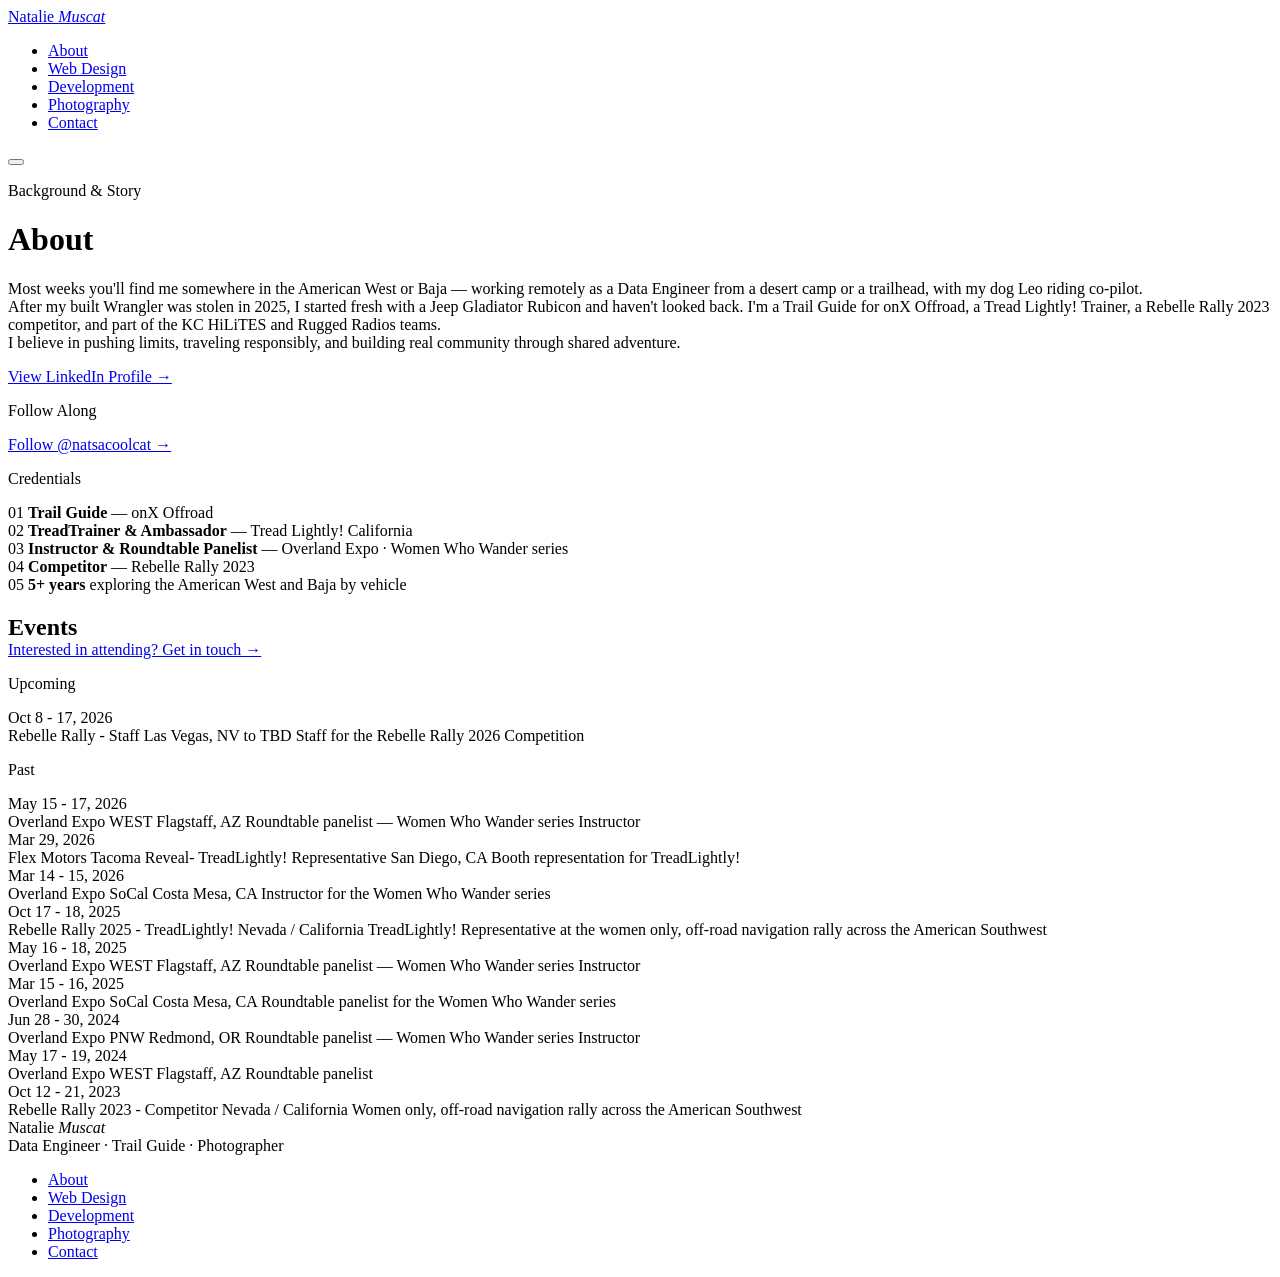
==== about.html @ 760bcd5e "Added Main Files" ====
<!DOCTYPE html>
<html lang="en">

<head>
  <meta charset="UTF-8" />
  <meta name="viewport" content="width=device-width, initial-scale=1.0" />
  <title>About — Natalie Muscat</title>
  <meta name="description"
    content="About Natalie Muscat — Data Engineer, adventure photographer, Trail Guide, Tread Lightly! Trainer, and Overland Expo instructor." />
  <link rel="stylesheet" href="css/style.css" />
</head>

<body>

  <!-- ================================================
       NAV
       ================================================ -->
  <nav class="site-nav" aria-label="Main navigation">
    <a class="nav-logo" href="index.html">Natalie <em>Muscat</em></a>
    <ul class="nav-links" role="list">
      <li><a href="about.html" aria-current="page">About</a></li>
      <li><a href="web-design.html">Web Design</a></li>
      <li><a href="development.html">Development</a></li>
      <li><a href="photography.html">Photography</a></li>
      <li><a href="contact.html">Contact</a></li>
    </ul>
    <button class="nav-burger" aria-label="Open menu" aria-expanded="false">
      <span></span><span></span><span></span>
    </button>
  </nav>

  <main>

    <!-- ================================================
         PAGE HEADER
         ================================================ -->
    <header class="page-header">
      <p class="page-header-eyebrow mono reveal">Background &amp; Story</p>
      <h1 class="page-header-title reveal">About</h1>
    </header>

    <!-- ================================================
         BIO
         ================================================ -->
    <section class="ab-bio reveal" aria-label="Biography">
      <p class="ab-bio-text">
        Most weeks you'll find me somewhere in the American
        West or Baja — working remotely as a Data Engineer
        from a desert camp or a trailhead, with my dog Leo
        riding co-pilot.<br>
        After my built Wrangler was stolen in 2025, I started
        fresh with a Jeep Gladiator Rubicon and haven't looked
        back. I'm a Trail Guide for onX Offroad, a Tread Lightly!
        Trainer, a Rebelle Rally 2023 competitor, and part of the
        KC HiLiTES and Rugged Radios teams.<br>
        I believe in pushing limits, traveling responsibly, and
        building real community through shared adventure.
      </p>

      <!--
        LINKEDIN LINK
        ─────────────
        Replace href="#" below with your LinkedIn profile URL.
        Example: href="https://www.linkedin.com/in/yourname"
      -->
      <a href="https://www.linkedin.com/in/natalie-muscat-6583836b/" class="ab-linkedin" target="_blank" rel="noopener">
        View LinkedIn Profile →
      </a>
    </section>

    <!-- ================================================
         SPLIT — Instagram left, Credentials right
         ================================================ -->
    <div class="or-split">

      <!-- INSTAGRAM
           ══════════════════════════════════════════════
           HOW TO ADD YOUR INSTAGRAM FEED
           ──────────────────────────────
           1. Sign up at https://snapwidget.com (free tier works)
           2. Connect your Instagram account on their platform
              — your password stays on their site, never in this code
           3. Create a widget and copy the embed snippet they give you
           4. Delete the <div class="or-instagram-placeholder"> block below
           5. Paste your SnapWidget snippet inside <div class="or-instagram-embed">

           Your snippet will look something like:
           <script src="https://snapwidget.com/js/snapwidget.js"></script>
           <iframe src="https://snapwidget.com/embed/YOUR-WIDGET-ID"
             class="snapwidget-widget" allowtransparency="true"
             frameborder="0" scrolling="no"
             style="border:none; overflow:hidden; width:100%;"></iframe>
           ══════════════════════════════════════════════ -->

      <div class="or-instagram reveal">
        <p class="or-section-label mono">Follow Along</p>
        <div class="or-instagram-embed">
          <blockquote
            class="instagram-media"
            data-instgrm-captioned
            data-instgrm-permalink="https://www.instagram.com/p/DV4jaEGkulS/"
            data-instgrm-version="14"
            style="width:100%; max-width:100%; margin:0;">
          </blockquote>
        </div>
        <a
          href="https://www.instagram.com/natsacoolcat/"
          target="_blank"
          rel="noopener"
          class="or-insta-link mono"
        >Follow @natsacoolcat →</a>
      </div>



      <!-- CREDENTIALS -->
      <div class="or-creds reveal">
        <p class="or-section-label mono">Credentials</p>

        <div class="or-cred-item">
          <span class="or-cred-num mono">01</span>
          <span class="or-cred-text">
            <strong>Trail Guide</strong> — onX Offroad
          </span>
        </div>

        <div class="or-cred-item">
          <span class="or-cred-num mono">02</span>
          <span class="or-cred-text">
            <strong>TreadTrainer &amp; Ambassador</strong> — Tread Lightly! California
          </span>
        </div>

        <div class="or-cred-item">
          <span class="or-cred-num mono">03</span>
          <span class="or-cred-text">
            <strong>Instructor &amp; Roundtable Panelist</strong> — Overland Expo
            · Women Who Wander series
          </span>
        </div>

        <div class="or-cred-item">
          <span class="or-cred-num mono">04</span>
          <span class="or-cred-text">
            <strong>Competitor</strong> — Rebelle Rally 2023
          </span>
        </div>

        <div class="or-cred-item">
          <span class="or-cred-num mono">05</span>
          <span class="or-cred-text">
            <strong>5+ years</strong> exploring the American West
            and Baja by vehicle
          </span>
        </div>

      </div>
    </div>

    <!-- ================================================
         EVENTS
         ================================================

         HOW TO UPDATE EVENTS
         ─────────────────────
         Upcoming events: copy an .or-event-item block and fill in
         the month, day, name, location, and description.

         Past events: add class="or-event-item past" — this
         automatically mutes the styling so upcoming events
         read as the priority.

         To remove an event: delete its entire .or-event-item block.
    -->
    <section class="or-events reveal" aria-labelledby="events-heading">

      <div class="or-events-header">
        <h2 id="events-heading" class="or-section-label mono" style="margin-bottom:0;">
          Events
        </h2>
        <a href="contact.html" class="or-events-contact">
          Interested in attending? Get in touch →
        </a>
      </div>

      <!-- UPCOMING -->
      <p class="or-events-sublabel mono">Upcoming</p>

      <div class="or-event-item">
        <div class="or-event-date">
          <span class="or-event-month mono">Oct</span>
          <span class="or-event-day">8 - 17, 2026</span>
        </div>
        <div class="or-event-info">
          <span class="or-event-name">Rebelle Rally - Staff</span>
          <span class="or-event-loc mono">Las Vegas, NV to TBD</span>
          <span class="or-event-desc">Staff for the Rebelle Rally 2026 Competition</span>
        </div>
      </div>

      <!-- <div class="or-event-item">
        <div class="or-event-date">
          <span class="or-event-month mono">Sep</span>
          <span class="or-event-day">06</span>
        </div>
        <div class="or-event-info">
          <span class="or-event-name">Tread Lightly! Workshop</span>
          <span class="or-event-loc mono">California</span>
          <span class="or-event-desc">Responsible travel and land access workshop</span>
        </div>
      </div> -->

      <!-- PAST -->
      <p class="or-events-sublabel mono">Past</p>

      <div class="or-event-item past">
        <div class="or-event-date">
          <span class="or-event-month mono">May</span>
          <span class="or-event-day">15 - 17, 2026</span>
        </div>
        <div class="or-event-info">
          <span class="or-event-name">Overland Expo WEST</span>
          <span class="or-event-loc mono">Flagstaff, AZ</span>
          <span class="or-event-desc">Roundtable panelist — Women Who Wander series Instructor</span>
        </div>
      </div>

      <div class="or-event-item past">
        <div class="or-event-date">
          <span class="or-event-month mono">Mar</span>
          <span class="or-event-day">29, 2026</span>
        </div>
        <div class="or-event-info">
          <span class="or-event-name">Flex Motors Tacoma Reveal- TreadLightly! Representative</span>
          <span class="or-event-loc mono">San Diego, CA</span>
          <span class="or-event-desc">Booth representation for TreadLightly!</span>
        </div>
      </div>

      <div class="or-event-item past">
        <div class="or-event-date">
          <span class="or-event-month mono">Mar</span>
          <span class="or-event-day">14 - 15, 2026</span>
        </div>
        <div class="or-event-info">
          <span class="or-event-name">Overland Expo SoCal</span>
          <span class="or-event-loc mono">Costa Mesa, CA</span>
          <span class="or-event-desc">Instructor for the Women Who Wander series</span>
        </div>
      </div>

      <div class="or-event-item past">
        <div class="or-event-date">
          <span class="or-event-month mono">Oct</span>
          <span class="or-event-day">17 - 18, 2025</span>
        </div>
        <div class="or-event-info">
          <span class="or-event-name">Rebelle Rally 2025 - TreadLightly!</span>
          <span class="or-event-loc mono">Nevada / California</span>
          <span class="or-event-desc">TreadLightly! Representative at the women only, off-road navigation rally across the American Southwest</span>
        </div>
      </div>

      <div class="or-event-item past">
        <div class="or-event-date">
          <span class="or-event-month mono">May</span>
          <span class="or-event-day">16 - 18, 2025</span>
        </div>
        <div class="or-event-info">
          <span class="or-event-name">Overland Expo WEST</span>
          <span class="or-event-loc mono">Flagstaff, AZ</span>
          <span class="or-event-desc">Roundtable panelist — Women Who Wander series Instructor</span>
        </div>
      </div>

      <div class="or-event-item past">
        <div class="or-event-date">
          <span class="or-event-month mono">Mar</span>
          <span class="or-event-day">15 - 16, 2025</span>
        </div>
        <div class="or-event-info">
          <span class="or-event-name">Overland Expo SoCal</span>
          <span class="or-event-loc mono">Costa Mesa, CA</span>
          <span class="or-event-desc">Roundtable panelist for the Women Who Wander series</span>
        </div>
      </div>

      <div class="or-event-item past">
        <div class="or-event-date">
          <span class="or-event-month mono">Jun</span>
          <span class="or-event-day">28 - 30, 2024</span>
        </div>
        <div class="or-event-info">
          <span class="or-event-name">Overland Expo PNW</span>
          <span class="or-event-loc mono">Redmond, OR</span>
          <span class="or-event-desc">Roundtable panelist — Women Who Wander series Instructor</span>
        </div>
      </div>

      <div class="or-event-item past">
        <div class="or-event-date">
          <span class="or-event-month mono">May</span>
          <span class="or-event-day">17 - 19, 2024</span>
        </div>
        <div class="or-event-info">
          <span class="or-event-name">Overland Expo WEST</span>
          <span class="or-event-loc mono">Flagstaff, AZ</span>
          <span class="or-event-desc">Roundtable panelist</span>
        </div>
      </div>

      <div class="or-event-item past">
        <div class="or-event-date">
          <span class="or-event-month mono">Oct</span>
          <span class="or-event-day">12 - 21, 2023</span>
        </div>
        <div class="or-event-info">
          <span class="or-event-name">Rebelle Rally 2023 - Competitor</span>
          <span class="or-event-loc mono">Nevada / California</span>
          <span class="or-event-desc">Women only, off-road navigation rally across the American Southwest</span>
        </div>
      </div>

    </section>

  </main>

  <!-- ================================================
       FOOTER
       ================================================ -->
  <footer class="site-footer">
    <div>
      <div class="footer-logo">Natalie <em>Muscat</em></div>
      <div class="footer-sub mono">Data Engineer · Trail Guide · Photographer</div>
    </div>
    <nav aria-label="Footer navigation">
      <ul class="footer-links" role="list">
        <li><a href="about.html">About</a></li>
        <li><a href="web-design.html">Web Design</a></li>
        <li><a href="development.html">Development</a></li>
        <li><a href="photography.html">Photography</a></li>
        <li><a href="contact.html">Contact</a></li>
      </ul>
    </nav>
  </footer>

  <script src="js/main.js"></script>
</body>

</html>
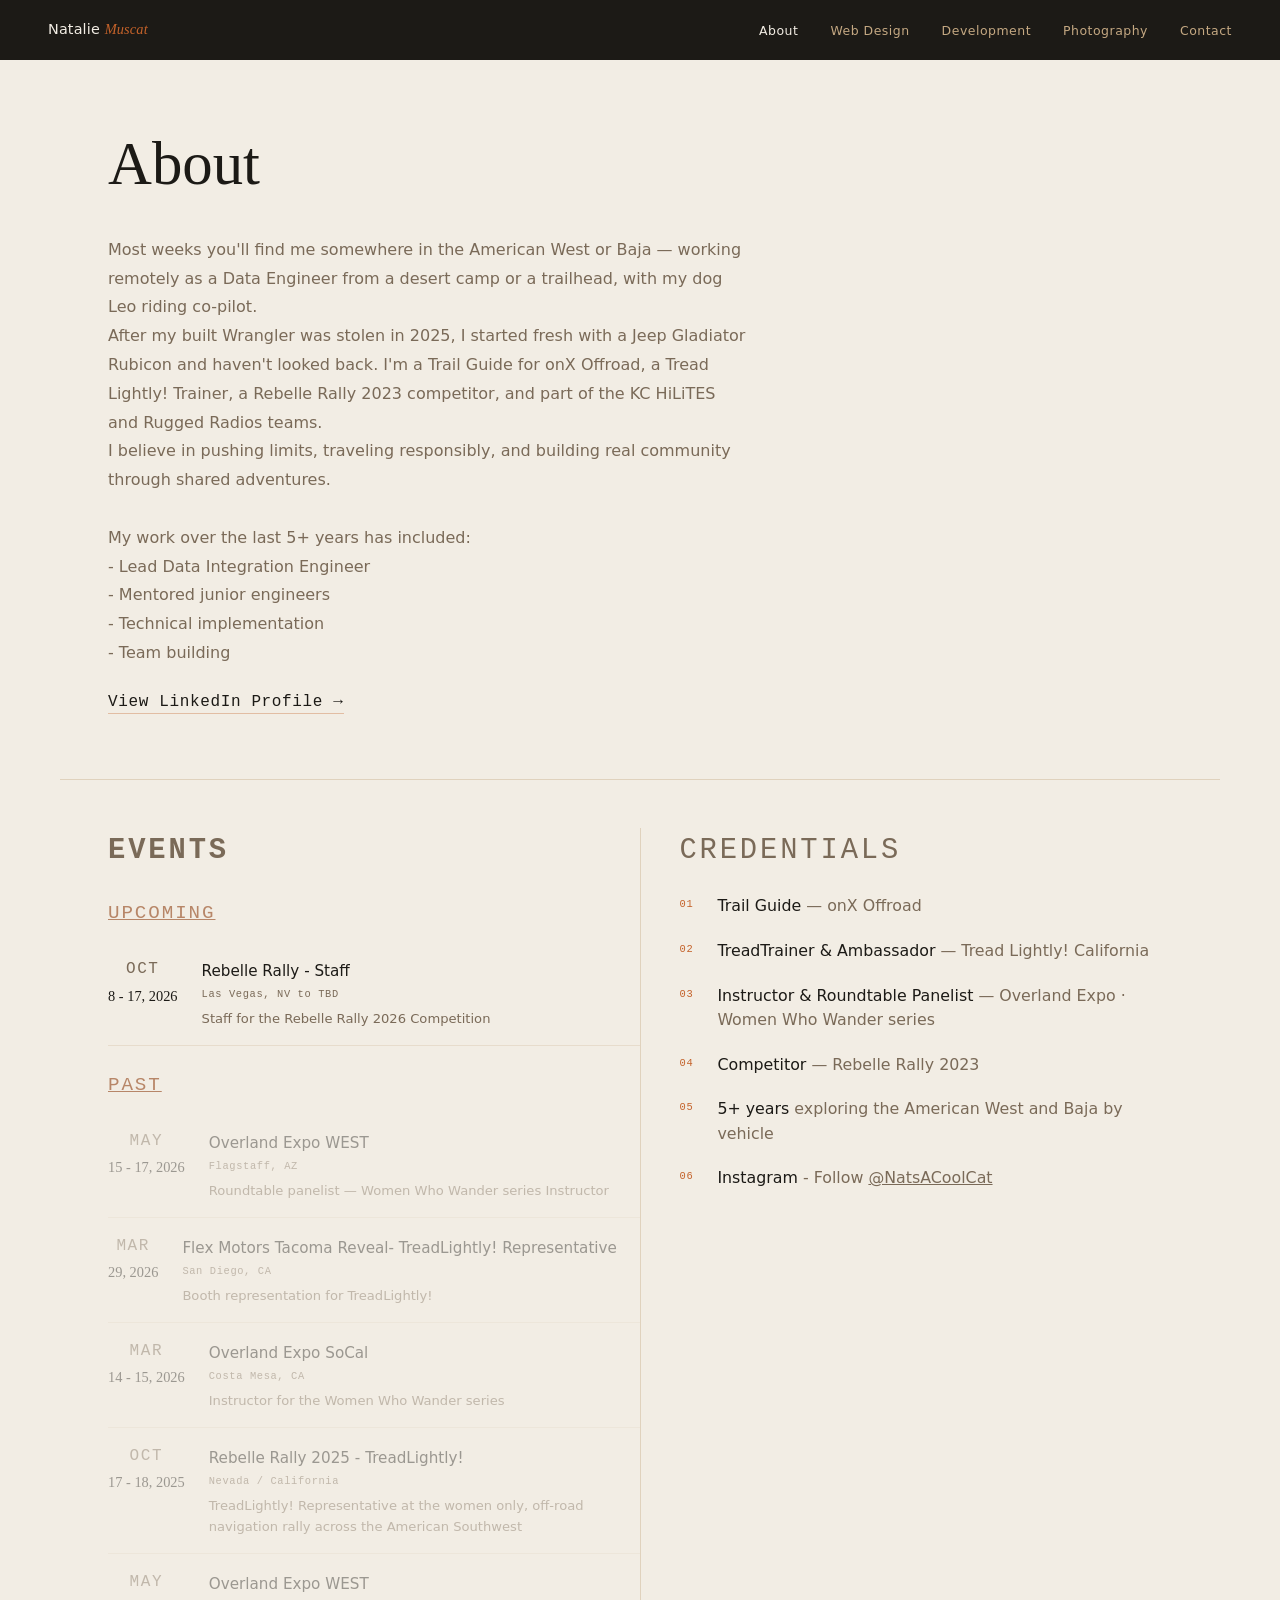
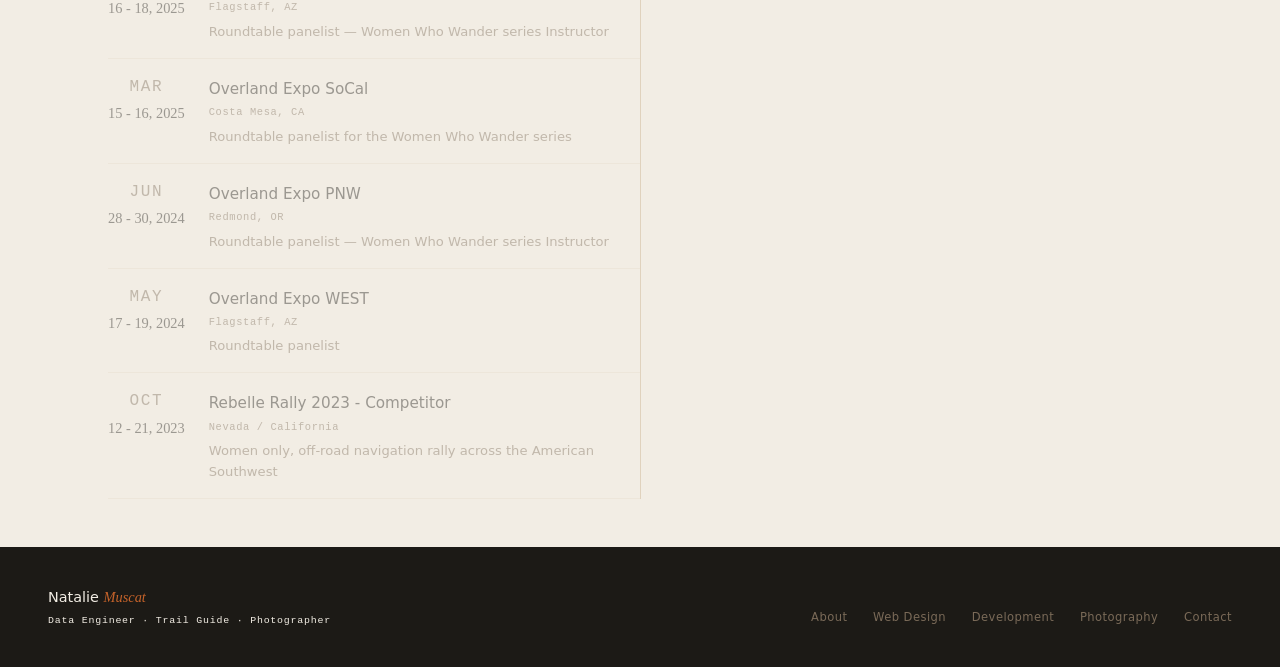
==== commit 8fb6918d: "Major updates to css and small paragraph changes" ====
--- a/about.html
+++ b/about.html
@@ -35,7 +35,7 @@
          PAGE HEADER
          ================================================ -->
     <header class="page-header">
-      <p class="page-header-eyebrow mono reveal">Background &amp; Story</p>
+      <p class="page-header-eyebrow mono reveal"></p>
       <h1 class="page-header-title reveal">About</h1>
     </header>
 
@@ -54,63 +54,179 @@
         Trainer, a Rebelle Rally 2023 competitor, and part of the
         KC HiLiTES and Rugged Radios teams.<br>
         I believe in pushing limits, traveling responsibly, and
-        building real community through shared adventure.
+        building real community through shared adventures.
+        <br><br>
+
+        My work over the last 5+ years has included:<br>
+        - Lead Data Integration Engineer<br>
+        - Mentored junior engineers<br>
+        - Technical implementation<br>
+        - Team building
+
+
       </p>
 
-      <!--
-        LINKEDIN LINK
-        ─────────────
-        Replace href="#" below with your LinkedIn profile URL.
-        Example: href="https://www.linkedin.com/in/yourname"
-      -->
+
       <a href="https://www.linkedin.com/in/natalie-muscat-6583836b/" class="ab-linkedin" target="_blank" rel="noopener">
         View LinkedIn Profile →
       </a>
     </section>
 
     <!-- ================================================
-         SPLIT — Instagram left, Credentials right
+         SPLIT — Events left, Credentials right
          ================================================ -->
     <div class="or-split">
 
-      <!-- INSTAGRAM
-           ══════════════════════════════════════════════
-           HOW TO ADD YOUR INSTAGRAM FEED
-           ──────────────────────────────
-           1. Sign up at https://snapwidget.com (free tier works)
-           2. Connect your Instagram account on their platform
-              — your password stays on their site, never in this code
-           3. Create a widget and copy the embed snippet they give you
-           4. Delete the <div class="or-instagram-placeholder"> block below
-           5. Paste your SnapWidget snippet inside <div class="or-instagram-embed">
-
-           Your snippet will look something like:
-           <script src="https://snapwidget.com/js/snapwidget.js"></script>
-           <iframe src="https://snapwidget.com/embed/YOUR-WIDGET-ID"
-             class="snapwidget-widget" allowtransparency="true"
-             frameborder="0" scrolling="no"
-             style="border:none; overflow:hidden; width:100%;"></iframe>
-           ══════════════════════════════════════════════ -->
-
-      <div class="or-instagram reveal">
-        <p class="or-section-label mono">Follow Along</p>
-        <div class="or-instagram-embed">
-          <blockquote
-            class="instagram-media"
-            data-instgrm-captioned
-            data-instgrm-permalink="https://www.instagram.com/p/DV4jaEGkulS/"
-            data-instgrm-version="14"
-            style="width:100%; max-width:100%; margin:0;">
-          </blockquote>
-        </div>
-        <a
-          href="https://www.instagram.com/natsacoolcat/"
-          target="_blank"
-          rel="noopener"
-          class="or-insta-link mono"
-        >Follow @natsacoolcat →</a>
-      </div>
-
+      <!-- ================================================
+          EVENTS
+          ================================================ -->
+      <section class="or-events reveal" aria-labelledby="events-heading">
+
+        <div class="or-events-header">
+          <h2 id="events-heading" class="or-section-label mono" style="margin-bottom:0;">
+            Events
+          </h2>
+        </div>
+
+        <!-- UPCOMING -->
+        <p class="or-events-sublabel mono">Upcoming</p>
+
+        <div class="or-event-item">
+          <div class="or-event-date">
+            <span class="or-event-month mono">Oct</span>
+            <span class="or-event-day">8 - 17, 2026</span>
+          </div>
+          <div class="or-event-info">
+            <span class="or-event-name">Rebelle Rally - Staff</span>
+            <span class="or-event-loc mono">Las Vegas, NV to TBD</span>
+            <span class="or-event-desc">Staff for the Rebelle Rally 2026 Competition</span>
+          </div>
+        </div>
+
+        <!-- <div class="or-event-item">
+          <div class="or-event-date">
+            <span class="or-event-month mono">Sep</span>
+            <span class="or-event-day">06</span>
+          </div>
+          <div class="or-event-info">
+            <span class="or-event-name">Tread Lightly! Workshop</span>
+            <span class="or-event-loc mono">California</span>
+            <span class="or-event-desc">Responsible travel and land access workshop</span>
+          </div>
+        </div> -->
+
+        <!-- PAST -->
+        <p class="or-events-sublabel mono">Past</p>
+
+        <div class="or-event-item past">
+          <div class="or-event-date">
+            <span class="or-event-month mono">May</span>
+            <span class="or-event-day">15 - 17, 2026</span>
+          </div>
+          <div class="or-event-info">
+            <span class="or-event-name">Overland Expo WEST</span>
+            <span class="or-event-loc mono">Flagstaff, AZ</span>
+            <span class="or-event-desc">Roundtable panelist — Women Who Wander series Instructor</span>
+          </div>
+        </div>
+
+        <div class="or-event-item past">
+          <div class="or-event-date">
+            <span class="or-event-month mono">Mar</span>
+            <span class="or-event-day">29, 2026</span>
+          </div>
+          <div class="or-event-info">
+            <span class="or-event-name">Flex Motors Tacoma Reveal- TreadLightly! Representative</span>
+            <span class="or-event-loc mono">San Diego, CA</span>
+            <span class="or-event-desc">Booth representation for TreadLightly!</span>
+          </div>
+        </div>
+
+        <div class="or-event-item past">
+          <div class="or-event-date">
+            <span class="or-event-month mono">Mar</span>
+            <span class="or-event-day">14 - 15, 2026</span>
+          </div>
+          <div class="or-event-info">
+            <span class="or-event-name">Overland Expo SoCal</span>
+            <span class="or-event-loc mono">Costa Mesa, CA</span>
+            <span class="or-event-desc">Instructor for the Women Who Wander series</span>
+          </div>
+        </div>
+
+        <div class="or-event-item past">
+          <div class="or-event-date">
+            <span class="or-event-month mono">Oct</span>
+            <span class="or-event-day">17 - 18, 2025</span>
+          </div>
+          <div class="or-event-info">
+            <span class="or-event-name">Rebelle Rally 2025 - TreadLightly!</span>
+            <span class="or-event-loc mono">Nevada / California</span>
+            <span class="or-event-desc">TreadLightly! Representative at the women only, off-road navigation rally across the American Southwest</span>
+          </div>
+        </div>
+
+        <div class="or-event-item past">
+          <div class="or-event-date">
+            <span class="or-event-month mono">May</span>
+            <span class="or-event-day">16 - 18, 2025</span>
+          </div>
+          <div class="or-event-info">
+            <span class="or-event-name">Overland Expo WEST</span>
+            <span class="or-event-loc mono">Flagstaff, AZ</span>
+            <span class="or-event-desc">Roundtable panelist — Women Who Wander series Instructor</span>
+          </div>
+        </div>
+
+        <div class="or-event-item past">
+          <div class="or-event-date">
+            <span class="or-event-month mono">Mar</span>
+            <span class="or-event-day">15 - 16, 2025</span>
+          </div>
+          <div class="or-event-info">
+            <span class="or-event-name">Overland Expo SoCal</span>
+            <span class="or-event-loc mono">Costa Mesa, CA</span>
+            <span class="or-event-desc">Roundtable panelist for the Women Who Wander series</span>
+          </div>
+        </div>
+
+        <div class="or-event-item past">
+          <div class="or-event-date">
+            <span class="or-event-month mono">Jun</span>
+            <span class="or-event-day">28 - 30, 2024</span>
+          </div>
+          <div class="or-event-info">
+            <span class="or-event-name">Overland Expo PNW</span>
+            <span class="or-event-loc mono">Redmond, OR</span>
+            <span class="or-event-desc">Roundtable panelist — Women Who Wander series Instructor</span>
+          </div>
+        </div>
+
+        <div class="or-event-item past">
+          <div class="or-event-date">
+            <span class="or-event-month mono">May</span>
+            <span class="or-event-day">17 - 19, 2024</span>
+          </div>
+          <div class="or-event-info">
+            <span class="or-event-name">Overland Expo WEST</span>
+            <span class="or-event-loc mono">Flagstaff, AZ</span>
+            <span class="or-event-desc">Roundtable panelist</span>
+          </div>
+        </div>
+
+        <div class="or-event-item past">
+          <div class="or-event-date">
+            <span class="or-event-month mono">Oct</span>
+            <span class="or-event-day">12 - 21, 2023</span>
+          </div>
+          <div class="or-event-info">
+            <span class="or-event-name">Rebelle Rally 2023 - Competitor</span>
+            <span class="or-event-loc mono">Nevada / California</span>
+            <span class="or-event-desc">Women only, off-road navigation rally across the American Southwest</span>
+          </div>
+        </div>
+
+      </section>
 
 
       <!-- CREDENTIALS -->
@@ -154,174 +270,18 @@
           </span>
         </div>
 
+        <div class="or-cred-item">
+          <span class="or-cred-num mono">06</span>
+          <span class="or-cred-text">
+            <strong>Instagram</strong> - Follow <a href="https://www.instagram.com/natsacoolcat/">@NatsACoolCat</a>
+          </span>
+        </div>
+
       </div>
+    
+
+      
     </div>
-
-    <!-- ================================================
-         EVENTS
-         ================================================
-
-         HOW TO UPDATE EVENTS
-         ─────────────────────
-         Upcoming events: copy an .or-event-item block and fill in
-         the month, day, name, location, and description.
-
-         Past events: add class="or-event-item past" — this
-         automatically mutes the styling so upcoming events
-         read as the priority.
-
-         To remove an event: delete its entire .or-event-item block.
-    -->
-    <section class="or-events reveal" aria-labelledby="events-heading">
-
-      <div class="or-events-header">
-        <h2 id="events-heading" class="or-section-label mono" style="margin-bottom:0;">
-          Events
-        </h2>
-        <a href="contact.html" class="or-events-contact">
-          Interested in attending? Get in touch →
-        </a>
-      </div>
-
-      <!-- UPCOMING -->
-      <p class="or-events-sublabel mono">Upcoming</p>
-
-      <div class="or-event-item">
-        <div class="or-event-date">
-          <span class="or-event-month mono">Oct</span>
-          <span class="or-event-day">8 - 17, 2026</span>
-        </div>
-        <div class="or-event-info">
-          <span class="or-event-name">Rebelle Rally - Staff</span>
-          <span class="or-event-loc mono">Las Vegas, NV to TBD</span>
-          <span class="or-event-desc">Staff for the Rebelle Rally 2026 Competition</span>
-        </div>
-      </div>
-
-      <!-- <div class="or-event-item">
-        <div class="or-event-date">
-          <span class="or-event-month mono">Sep</span>
-          <span class="or-event-day">06</span>
-        </div>
-        <div class="or-event-info">
-          <span class="or-event-name">Tread Lightly! Workshop</span>
-          <span class="or-event-loc mono">California</span>
-          <span class="or-event-desc">Responsible travel and land access workshop</span>
-        </div>
-      </div> -->
-
-      <!-- PAST -->
-      <p class="or-events-sublabel mono">Past</p>
-
-      <div class="or-event-item past">
-        <div class="or-event-date">
-          <span class="or-event-month mono">May</span>
-          <span class="or-event-day">15 - 17, 2026</span>
-        </div>
-        <div class="or-event-info">
-          <span class="or-event-name">Overland Expo WEST</span>
-          <span class="or-event-loc mono">Flagstaff, AZ</span>
-          <span class="or-event-desc">Roundtable panelist — Women Who Wander series Instructor</span>
-        </div>
-      </div>
-
-      <div class="or-event-item past">
-        <div class="or-event-date">
-          <span class="or-event-month mono">Mar</span>
-          <span class="or-event-day">29, 2026</span>
-        </div>
-        <div class="or-event-info">
-          <span class="or-event-name">Flex Motors Tacoma Reveal- TreadLightly! Representative</span>
-          <span class="or-event-loc mono">San Diego, CA</span>
-          <span class="or-event-desc">Booth representation for TreadLightly!</span>
-        </div>
-      </div>
-
-      <div class="or-event-item past">
-        <div class="or-event-date">
-          <span class="or-event-month mono">Mar</span>
-          <span class="or-event-day">14 - 15, 2026</span>
-        </div>
-        <div class="or-event-info">
-          <span class="or-event-name">Overland Expo SoCal</span>
-          <span class="or-event-loc mono">Costa Mesa, CA</span>
-          <span class="or-event-desc">Instructor for the Women Who Wander series</span>
-        </div>
-      </div>
-
-      <div class="or-event-item past">
-        <div class="or-event-date">
-          <span class="or-event-month mono">Oct</span>
-          <span class="or-event-day">17 - 18, 2025</span>
-        </div>
-        <div class="or-event-info">
-          <span class="or-event-name">Rebelle Rally 2025 - TreadLightly!</span>
-          <span class="or-event-loc mono">Nevada / California</span>
-          <span class="or-event-desc">TreadLightly! Representative at the women only, off-road navigation rally across the American Southwest</span>
-        </div>
-      </div>
-
-      <div class="or-event-item past">
-        <div class="or-event-date">
-          <span class="or-event-month mono">May</span>
-          <span class="or-event-day">16 - 18, 2025</span>
-        </div>
-        <div class="or-event-info">
-          <span class="or-event-name">Overland Expo WEST</span>
-          <span class="or-event-loc mono">Flagstaff, AZ</span>
-          <span class="or-event-desc">Roundtable panelist — Women Who Wander series Instructor</span>
-        </div>
-      </div>
-
-      <div class="or-event-item past">
-        <div class="or-event-date">
-          <span class="or-event-month mono">Mar</span>
-          <span class="or-event-day">15 - 16, 2025</span>
-        </div>
-        <div class="or-event-info">
-          <span class="or-event-name">Overland Expo SoCal</span>
-          <span class="or-event-loc mono">Costa Mesa, CA</span>
-          <span class="or-event-desc">Roundtable panelist for the Women Who Wander series</span>
-        </div>
-      </div>
-
-      <div class="or-event-item past">
-        <div class="or-event-date">
-          <span class="or-event-month mono">Jun</span>
-          <span class="or-event-day">28 - 30, 2024</span>
-        </div>
-        <div class="or-event-info">
-          <span class="or-event-name">Overland Expo PNW</span>
-          <span class="or-event-loc mono">Redmond, OR</span>
-          <span class="or-event-desc">Roundtable panelist — Women Who Wander series Instructor</span>
-        </div>
-      </div>
-
-      <div class="or-event-item past">
-        <div class="or-event-date">
-          <span class="or-event-month mono">May</span>
-          <span class="or-event-day">17 - 19, 2024</span>
-        </div>
-        <div class="or-event-info">
-          <span class="or-event-name">Overland Expo WEST</span>
-          <span class="or-event-loc mono">Flagstaff, AZ</span>
-          <span class="or-event-desc">Roundtable panelist</span>
-        </div>
-      </div>
-
-      <div class="or-event-item past">
-        <div class="or-event-date">
-          <span class="or-event-month mono">Oct</span>
-          <span class="or-event-day">12 - 21, 2023</span>
-        </div>
-        <div class="or-event-info">
-          <span class="or-event-name">Rebelle Rally 2023 - Competitor</span>
-          <span class="or-event-loc mono">Nevada / California</span>
-          <span class="or-event-desc">Women only, off-road navigation rally across the American Southwest</span>
-        </div>
-      </div>
-
-    </section>
 
   </main>
 
--- a/css/style.css
+++ b/css/style.css
@@ -0,0 +1,848 @@
+/* ============================================================
+   NATALIE MUSCAT — style.css
+   ============================================================
+   Fonts loaded via Google Fonts (add to <head> if not present):
+   Playfair Display — headings / display
+   DM Sans         — body
+   DM Mono         — labels / metadata
+
+   <link rel="preconnect" href="https://fonts.googleapis.com">
+   <link rel="preconnect" href="https://fonts.gstatic.com" crossorigin>
+   <link href="https://fonts.googleapis.com/css2?family=DM+Mono:ital,wght@0,300;0,400;0,500;1,300;1,400;1,500&family=DM+Sans:ital,opsz,wght@0,9..40,300;0,9..40,400;0,9..40,500;1,9..40,300;1,9..40,400;1,9..40,500&family=Playfair+Display:ital,wght@0,400;0,500;1,400;1,500&display=swap" rel="stylesheet">
+   ============================================================ */
+
+
+/* ── TOKENS ─────────────────────────────────────────────── */
+
+:root {
+  --dark:    #1C1A16;
+  --cream:   #F2EDE4;
+  --ember:   #C4622A;
+  --sand:    #C4A882;
+  --stone:   #7A6A58;
+  --dark_ember: #914316;
+
+  --font-display: 'Playfair Display', Georgia, serif;
+  --font-body:    'DM Sans', system-ui, sans-serif;
+  --font-mono:    'DM Mono', 'Courier New', monospace;
+
+  --max-w: 1160px;
+  --gutter: clamp(1.25rem, 5vw, 3rem);
+}
+
+
+/* ── RESET ───────────────────────────────────────────────── */
+
+*, *::before, *::after { box-sizing: border-box; margin: 0; padding: 0; }
+
+html { scroll-behavior: smooth; }
+
+body {
+  font-family: var(--font-body);
+  background: var(--cream);
+  color: var(--stone);
+  line-height: 1.6;
+  -webkit-font-smoothing: antialiased;
+}
+
+img { display: block; max-width: 100%; height: auto; }
+
+a { color: inherit; }
+
+.mono { font-family: var(--font-mono); }
+
+
+/* ── NAV ─────────────────────────────────────────────────── */
+
+.site-nav {
+  position: sticky;
+  top: 0;
+  z-index: 100;
+  display: flex;
+  align-items: center;
+  justify-content: space-between;
+  gap: 2rem;
+  padding: 0 var(--gutter);
+  height: 60px;
+  background: var(--dark);
+}
+
+.nav-logo {
+  font-family: var(--font-body);
+  font-size: 0.9rem;
+  font-weight: 400;
+  color: var(--cream);
+  text-decoration: none;
+  white-space: nowrap;
+  letter-spacing: 0.01em;
+}
+
+.nav-logo em {
+  font-family: var(--font-display);
+  font-style: italic;
+  color: var(--ember);
+}
+
+.nav-links {
+  display: flex;
+  gap: clamp(1rem, 3vw, 2rem);
+  list-style: none;
+  align-items: center;
+}
+
+.nav-links a {
+  font-size: 0.78rem;
+  color: var(--sand);
+  text-decoration: none;
+  letter-spacing: 0.04em;
+  transition: color 0.2s;
+}
+
+.nav-links a:hover,
+.nav-links a[aria-current="page"] {
+  color: var(--cream);
+}
+
+/* Burger — hidden on desktop */
+.nav-burger {
+  display: none;
+  flex-direction: column;
+  gap: 5px;
+  background: none;
+  border: none;
+  cursor: pointer;
+  padding: 4px;
+}
+
+.nav-burger span {
+  display: block;
+  width: 22px;
+  height: 1.5px;
+  background: var(--cream);
+  transition: transform 0.25s, opacity 0.25s;
+}
+
+/* Open state */
+.nav-burger[aria-expanded="true"] span:nth-child(1) { transform: translateY(6.5px) rotate(45deg); }
+.nav-burger[aria-expanded="true"] span:nth-child(2) { opacity: 0; }
+.nav-burger[aria-expanded="true"] span:nth-child(3) { transform: translateY(-6.5px) rotate(-45deg); }
+
+/* Mobile drawer */
+@media (max-width: 680px) {
+  .nav-burger { display: flex; }
+
+  .nav-links {
+    display: none;
+    position: absolute;
+    top: 60px;
+    left: 0;
+    right: 0;
+    flex-direction: column;
+    align-items: flex-start;
+    gap: 0;
+    background: var(--dark);
+    padding: 0.5rem 0 1rem;
+    z-index: 99;
+  }
+
+  .nav-links.is-open { display: flex; }
+
+  .nav-links li { width: 100%; }
+
+  .nav-links a {
+    display: block;
+    padding: 0.65rem var(--gutter);
+    font-size: 0.85rem;
+  }
+}
+
+
+/* ── REVEAL ANIMATIONS ───────────────────────────────────── */
+
+.reveal {
+  opacity: 0;
+  transform: translateY(18px);
+  transition: opacity 0.55s ease, transform 0.55s ease;
+}
+
+.reveal.is-visible { opacity: 1; transform: none; }
+
+.reveal-delay-1 { transition-delay: 0.1s; }
+.reveal-delay-2 { transition-delay: 0.2s; }
+.reveal-delay-3 { transition-delay: 0.3s; }
+
+
+/* ── PAGE HEADER (shared across inner pages) ─────────────── */
+
+.page-header {
+  padding: clamp(2.5rem, 6vw, 4rem) var(--gutter) clamp(1.5rem, 4vw, 2.5rem);
+  max-width: var(--max-w);
+  margin: 0 auto;
+}
+
+.page-header-eyebrow {
+  font-size: 0.68rem;
+  letter-spacing: 0.1em;
+  color: var(--stone);
+  text-transform: uppercase;
+  margin-bottom: 0.5rem;
+}
+
+.page-header-title {
+  font-family: var(--font-display);
+  font-size: clamp(2.4rem, 6vw, 3.8rem);
+  font-weight: 400;
+  color: var(--dark);
+  line-height: 1.05;
+}
+
+
+/* ── HERO ────────────────────────────────────────────────── */
+
+.hero {
+  display: grid;
+  grid-template-columns: 1fr 1fr;
+  min-height: calc(100vh - 60px);
+  max-width: var(--max-w);
+  margin: 0 auto;
+  padding: var(--gutter);
+  gap: var(--gutter);
+  align-items: center;
+}
+
+.hero-text { max-width: 520px; }
+
+.hero-eyebrow {
+  font-size: 0.68rem;
+  letter-spacing: 0.1em;
+  color: var(--stone);
+  text-transform: uppercase;
+  margin-bottom: 1.25rem;
+}
+
+.hero-name {
+  font-family: var(--font-display);
+  font-size: clamp(3rem, 7vw, 5.5rem);
+  font-weight: 400;
+  color: var(--dark);
+  line-height: 1;
+  margin-bottom: 1.75rem;
+}
+
+.hero-name em {
+  display: block;
+  font-style: italic;
+  color: var(--ember);
+}
+
+.hero-bio {
+  font-size: clamp(0.9rem, 1.5vw, 1rem);
+  color: var(--stone);
+  line-height: 1.75;
+  margin-bottom: 2rem;
+}
+
+.hero-bio strong { color: var(--dark); font-weight: 500; }
+
+.hero-ctas { display: flex; gap: 1rem; flex-wrap: wrap; }
+
+.btn {
+  display: inline-block;
+  font-family: var(--font-mono);
+  font-size: 0.75rem;
+  letter-spacing: 0.06em;
+  padding: 0.75rem 1.5rem;
+  text-decoration: none;
+  transition: background 0.2s, color 0.2s, border-color 0.2s;
+}
+
+.btn-primary {
+  background: var(--ember);
+  color: var(--cream);
+  border: 1px solid var(--ember);
+}
+
+.btn-primary:hover {
+  background: #a8501f;
+  border-color: #a8501f;
+}
+
+.btn-ghost {
+  background: transparent;
+  color: var(--dark);
+  border: 1px solid var(--dark);
+}
+
+.btn-ghost:hover {
+  background: var(--dark);
+  color: var(--cream);
+}
+
+/* Hero photo */
+.hero-photo {
+  position: relative;
+  height: clamp(420px, 70vh, 680px);
+}
+
+.hero-photo-img {
+  width: 100%;
+  height: 100%;
+  object-fit: cover;
+  object-position: center top;
+}
+
+.hero-photo-overlay {
+  position: absolute;
+  inset: 0;
+  background: linear-gradient(to bottom, transparent 60%, var(--cream) 100%);
+  z-index: 1;
+  pointer-events: none;
+}
+
+@media (max-width: 768px) {
+  .hero {
+    grid-template-columns: 1fr;
+    min-height: auto;
+    padding-top: 2.5rem;
+  }
+
+  .hero-photo { order: -1; height: 55vw; min-height: 260px; }
+}
+
+
+/* ── THREE COLUMNS (homepage) ────────────────────────────── */
+
+.columns {
+  display: grid;
+  grid-template-columns: repeat(3, 1fr);
+  gap: 0;
+  max-width: var(--max-w);
+  margin: 0 auto;
+  border-top: 1px solid color-mix(in srgb, var(--sand) 40%, transparent);
+}
+
+.col {
+  padding: clamp(2rem, 4vw, 3rem) var(--gutter);
+  border-right: 1px solid color-mix(in srgb, var(--sand) 40%, transparent);
+}
+
+.col:last-child { border-right: none; }
+
+.col-num {
+  font-size: 0.65rem;
+  letter-spacing: 0.3em;
+  color: var(--ember);
+  display: block;
+  margin-bottom: 1rem;
+}
+
+.col-title {
+  font-family: var(--font-display);
+  font-size: 1.5rem;
+  font-weight: 400;
+  color: var(--dark);
+  margin-bottom: 0.75rem;
+}
+
+.col-desc {
+  font-size: 2 rem;
+  color: var(--stone);
+  line-height: 1.7;
+  margin-bottom: 1.25rem;
+}
+
+.col-link {
+  font-family: var(--font-mono);
+  font-size: 0.72rem;
+  color: var(--ember);
+  text-decoration: none;
+  letter-spacing: 0.04em;
+}
+
+.col-link:hover { text-decoration: underline; }
+
+@media (max-width: 680px) {
+  .columns { grid-template-columns: 1fr; }
+  .col { border-right: none; border-top: 1px solid color-mix(in srgb, var(--sand) 40%, transparent); }
+  .col:first-child { border-top: 1px solid color-mix(in srgb, var(--sand) 40%, transparent); }
+}
+
+
+/* ── PHOTOGRAPHY — MASONRY ───────────────────────────────── */
+
+.masonry {
+  columns: 3;
+  column-gap: 12px;
+  padding: 0 var(--gutter) clamp(3rem, 6vw, 5rem);
+  max-width: var(--max-w);
+  margin: 0 auto;
+}
+
+.masonry-item {
+  break-inside: avoid;
+  margin-bottom: 12px;
+}
+
+.masonry-item img {
+  width: 100%;
+  height: auto;
+  display: block;
+}
+
+.masonry-placeholder {
+  background: color-mix(in srgb, var(--dark) 6%, transparent);
+  display: flex;
+  flex-direction: column;
+  align-items: center;
+  justify-content: center;
+  gap: 0.4rem;
+  font-size: 0.65rem;
+  color: color-mix(in srgb, var(--stone) 50%, transparent);
+  letter-spacing: 0.06em;
+  min-height: 160px;
+}
+
+.masonry-placeholder img {
+  width: 100%;
+  height: 100%;
+  object-fit: cover;
+}
+
+@media (max-width: 680px) {
+  .masonry { columns: 2; }
+}
+
+@media (max-width: 400px) {
+  .masonry { columns: 1; }
+}
+
+
+/* ── WEB DESIGN & DEVELOPMENT — PROJECTS ────────────────── */
+
+.wd-project {
+  display: grid;
+  grid-template-columns: 1fr 1fr;
+  gap: 0;
+  max-width: var(--max-w);
+  margin: 0 auto;
+  padding: clamp(2.5rem, 5vw, 4rem) var(--gutter);
+  border-top: 1px solid color-mix(in srgb, var(--sand) 40%, transparent);
+  align-items: center;
+}
+
+/* Alternate: odd projects — info left, thumb right (default) */
+/* Even projects — thumb left, info right */
+.wd-project:nth-child(even) .wd-project-info { order: 2; padding-left: clamp(1.5rem, 3vw, 3rem); padding-right: 0; }
+.wd-project:nth-child(even) .wd-project-thumb { order: 1; }
+
+.wd-project-info {
+  padding-right: clamp(1.5rem, 3vw, 3rem);
+  display: flex;
+  flex-direction: column;
+  gap: 0.85rem;
+}
+
+.wd-project-tag {
+  font-size: 0.65rem;
+  letter-spacing: 0.08em;
+  color: var(--stone);
+}
+
+.wd-project-title {
+  font-family: var(--font-display);
+  font-size: clamp(1.6rem, 3vw, 2.2rem);
+  font-weight: 400;
+  color: var(--dark);
+  line-height: 1.15;
+}
+
+.wd-project-desc {
+  font-size: 0.9rem;
+  color: var(--stone);
+  line-height: 1.75;
+}
+
+.wd-project-link {
+  font-family: var(--font-mono);
+  font-size: 0.72rem;
+  color: var(--ember);
+  text-decoration: none;
+  letter-spacing: 0.04em;
+  align-self: flex-start;
+}
+
+a.wd-project-link:hover { text-decoration: underline; }
+
+.wd-project-thumb {
+  aspect-ratio: 16 / 10;
+  background: color-mix(in srgb, var(--dark) 6%, transparent);
+  display: flex;
+  align-items: center;
+  justify-content: center;
+  overflow: hidden;
+}
+
+.wd-project-thumb img {
+  width: 100%;
+  height: 100%;
+  object-fit: cover;
+}
+
+.wd-thumb-placeholder {
+  font-size: 0.65rem;
+  color: color-mix(in srgb, var(--stone) 45%, transparent);
+  letter-spacing: 0.06em;
+}
+
+/* Development — status badge */
+.dev-status {
+  font-size: 0.68rem;
+  letter-spacing: 0.06em;
+  color: var(--ember);
+  align-self: flex-start;
+}
+
+/* Closing line */
+.wd-closing {
+  max-width: var(--max-w);
+  margin: 0 auto;
+  padding: clamp(2rem, 4vw, 3rem) var(--gutter) clamp(3rem, 6vw, 5rem);
+  border-top: 1px solid color-mix(in srgb, var(--sand) 40%, transparent);
+}
+
+.wd-closing p {
+  font-size: 0.9rem;
+  color: var(--stone);
+  margin-bottom: 0.75rem;
+}
+
+.wd-closing-link {
+  font-family: var(--font-mono);
+  font-size: 0.72rem;
+  color: var(--ember);
+  text-decoration: none;
+  letter-spacing: 0.04em;
+}
+
+.wd-closing-link:hover { text-decoration: underline; }
+
+@media (max-width: 680px) {
+  .wd-project {
+    grid-template-columns: 1fr;
+    gap: 1.5rem;
+  }
+
+  .wd-project:nth-child(even) .wd-project-info { order: 2; padding-left: 0; }
+  .wd-project:nth-child(even) .wd-project-thumb { order: 1; }
+
+  .wd-project-info { padding-right: 0; }
+
+  .wd-project-thumb { aspect-ratio: 16 / 9; }
+}
+
+
+/* ── ABOUT — BIO ─────────────────────────────────────────── */
+
+.ab-bio {
+  max-width: var(--max-w);
+  margin: 0 auto;
+  padding: 0 var(--gutter) clamp(2.5rem, 5vw, 4rem);
+}
+
+.ab-bio-text {
+  max-width: 640px;
+  font-size: clamp(0.9rem, 1.5vw, 1rem);
+  color: var(--stone);
+  line-height: 1.8;
+  margin-bottom: 1.25rem;
+}
+
+/*
+  LINKEDIN LINK
+  ─────────────
+  To update: change href="#" in about.html to your LinkedIn URL.
+*/
+.ab-linkedin {
+  font-family: var(--font-mono);
+  font-size: 1.0 rem;
+  color: var(--dark);
+  text-decoration: none;
+  letter-spacing: 0.04em;
+  border-bottom: 1px solid color-mix(in srgb, var(--ember) 35%, transparent);
+  padding-bottom: 2px;
+  transition: border-color 0.2s;
+}
+
+.ab-linkedin:hover {
+  border-color: var(--ember);
+}
+
+
+/* ── OFFROAD / ABOUT — SPLIT + CREDENTIALS + EVENTS ─────── */
+
+.or-split {
+  display: grid;
+  grid-template-columns: 1fr 1fr;
+  gap: 0;
+  max-width: var(--max-w);
+  margin: 0 auto;
+  padding: clamp(2rem, 4vw, 3rem) var(--gutter);
+  border-top: 1px solid color-mix(in srgb, var(--sand) 40%, transparent);
+
+}
+
+.or-section-label {
+  font-size: 1.8rem;
+  letter-spacing: 0.1em;
+  color: var(--stone);
+  text-transform: uppercase;
+  margin-bottom: 1.25rem;
+  display: block;
+}
+
+/* Credentials */
+.or-creds { 
+  padding-left: clamp(1.5rem, 3vw, 3rem); 
+  border-left: 1px solid color-mix(in srgb, var(--sand) 40%, transparent); }
+
+.or-cred-item {
+  display: flex;
+  gap: 1rem;
+  align-items: flex-start;
+  margin-bottom: 1.25rem;
+}
+
+.or-cred-num {
+  font-size: 0.65rem;
+  color: var(--ember);
+  letter-spacing: 0.08em;
+  min-width: 22px;
+  padding-top: 2px;
+}
+
+.or-cred-text {
+  font-size: 0.99rem;
+  color: var(--stone);
+  line-height: 1.55;
+}
+
+.or-cred-text strong { color: var(--dark); font-weight: 500; }
+
+@media (max-width: 680px) {
+  .or-split { grid-template-columns: 1fr; gap: 2.5rem; }
+  .or-creds { padding-left: 0; border-left: none; border-top: 1px solid color-mix(in srgb, var(--sand) 40%, transparent); padding-top: 2rem; }
+}
+
+/* Events */
+/* .or-events {
+  max-width: var(--max-w);
+  margin: 0 auto;
+  padding: clamp(2rem, 4vw, 3rem) var(--gutter) clamp(3rem, 6vw, 5rem);
+  border-top: 1px solid color-mix(in srgb, var(--sand) 40%, transparent);
+} */
+
+.or-events-header {
+  display: flex;
+  align-items: center;
+  justify-content: space-between;
+  margin-bottom: 1.5rem;
+  flex-wrap: wrap;
+  gap: 0.5rem;
+}
+
+.or-events-contact {
+  font-family: var(--font-mono);
+  font-size: 0.7rem;
+  color: var(--ember);
+  text-decoration: none;
+  letter-spacing: 0.04em;
+}
+
+.or-events-contact:hover { text-decoration: underline; }
+
+.or-events-sublabel {
+  font-size: 1.2rem;
+  letter-spacing: 0.1em;
+  color: var(--dark_ember);
+  text-transform: uppercase;
+  margin: 1.5rem 0 0.75rem;
+  opacity: 0.6;
+  text-decoration: underline;
+}
+
+.or-event-item {
+  display: flex;
+  gap: 1.5rem;
+  align-items: flex-start;
+  padding: 1rem 0;
+  border-bottom: 1px solid color-mix(in srgb, var(--sand) 25%, transparent);
+  transition: opacity 0.2s;
+}
+
+.or-event-item.past { opacity: 0.4; }
+
+.or-event-date {
+  min-width: 42px;
+  text-align: center;
+  flex-shrink: 0;
+}
+
+.or-event-month {
+  display: block;
+  font-size: 1 rem;
+  letter-spacing: 0.1em;
+  color: var(--stone);
+  text-transform: uppercase;
+}
+
+.or-event-day {
+  font-family: var(--font-display);
+  font-size: .9rem;
+  color: var(--dark);
+  line-height: 1;
+}
+
+.or-event-info {
+  display: flex;
+  flex-direction: column;
+  gap: 3px;
+  padding-top: 2px;
+}
+
+.or-event-name {
+  font-size: 0.95rem;
+  color: var(--dark);
+  font-weight: 500;
+}
+
+.or-event-loc {
+  font-size: 0.65rem;
+  color: var(--stone);
+  letter-spacing: 0.06em;
+}
+
+.or-event-desc {
+  font-size: 0.82rem;
+  color: var(--stone);
+  margin-top: 2px;
+}
+
+
+/* ── CONTACT ─────────────────────────────────────────────── */
+
+.ct-form-wrap {
+  max-width: 540px;
+  margin: 0 auto;
+  padding: 0 var(--gutter) clamp(4rem, 8vw, 6rem);
+}
+
+.ct-field { display: flex; flex-direction: column; gap: 8px; }
+
+.ct-label {
+  font-size: 0.65rem;
+  letter-spacing: 0.1em;
+  color: var(--stone);
+  text-transform: uppercase;
+}
+
+.ct-input {
+  background: transparent;
+  border: none;
+  border-bottom: 1px solid color-mix(in srgb, var(--stone) 40%, transparent);
+  color: var(--dark);
+  font-family: var(--font-body);
+  font-size: 0.95rem;
+  padding: 0.5rem 0;
+  width: 100%;
+  outline: none;
+  transition: border-color 0.2s;
+  border-radius: 0;
+}
+
+.ct-input::placeholder { color: color-mix(in srgb, var(--stone) 45%, transparent); }
+
+.ct-input:focus { border-bottom-color: var(--ember); }
+
+.ct-textarea {
+  resize: vertical;
+  min-height: 120px;
+  line-height: 1.6;
+}
+
+.ct-submit {
+  font-family: var(--font-mono);
+  font-size: 0.75rem;
+  letter-spacing: 0.06em;
+  color: var(--cream);
+  background: var(--ember);
+  border: none;
+  padding: 0.8rem 1.75rem;
+  cursor: pointer;
+  transition: background 0.2s;
+}
+
+.ct-submit:hover { background: #a8501f; }
+
+.ct-success {
+  display: none;
+  font-size: 0.9rem;
+  color: var(--stone);
+  line-height: 1.7;
+  padding: 1.5rem 0;
+}
+
+.ct-success strong { color: var(--dark); }
+
+
+/* ── FOOTER ──────────────────────────────────────────────── */
+
+.site-footer {
+  background: var(--dark);
+  padding: clamp(1.5rem, 3vw, 2.5rem) var(--gutter);
+  display: flex;
+  align-items: flex-end;
+  justify-content: space-between;
+  gap: 2rem;
+  flex-wrap: wrap;
+}
+
+.footer-logo {
+  font-family: var(--font-body);
+  font-size: 0.9rem;
+  color: var(--cream);
+  font-weight: 400;
+}
+
+.footer-logo em {
+  font-family: var(--font-display);
+  font-style: italic;
+  color: var(--ember);
+}
+
+.footer-sub {
+  font-size: 0.62rem;
+  letter-spacing: 0.08em;
+  color: var(--cream);
+  margin-top: 4px;
+}
+
+.footer-links {
+  list-style: none;
+  display: flex;
+  gap: clamp(1rem, 2vw, 1.75rem);
+  flex-wrap: wrap;
+}
+
+.footer-links a {
+  font-size: 0.72rem;
+  color: var(--stone);
+  text-decoration: none;
+  letter-spacing: 0.04em;
+  transition: color 0.2s;
+}
+
+.footer-links a:hover { color: var(--cream); }
+
+@media (max-width: 480px) {
+  .site-footer { flex-direction: column; align-items: flex-start; gap: 1.5rem; }
+}
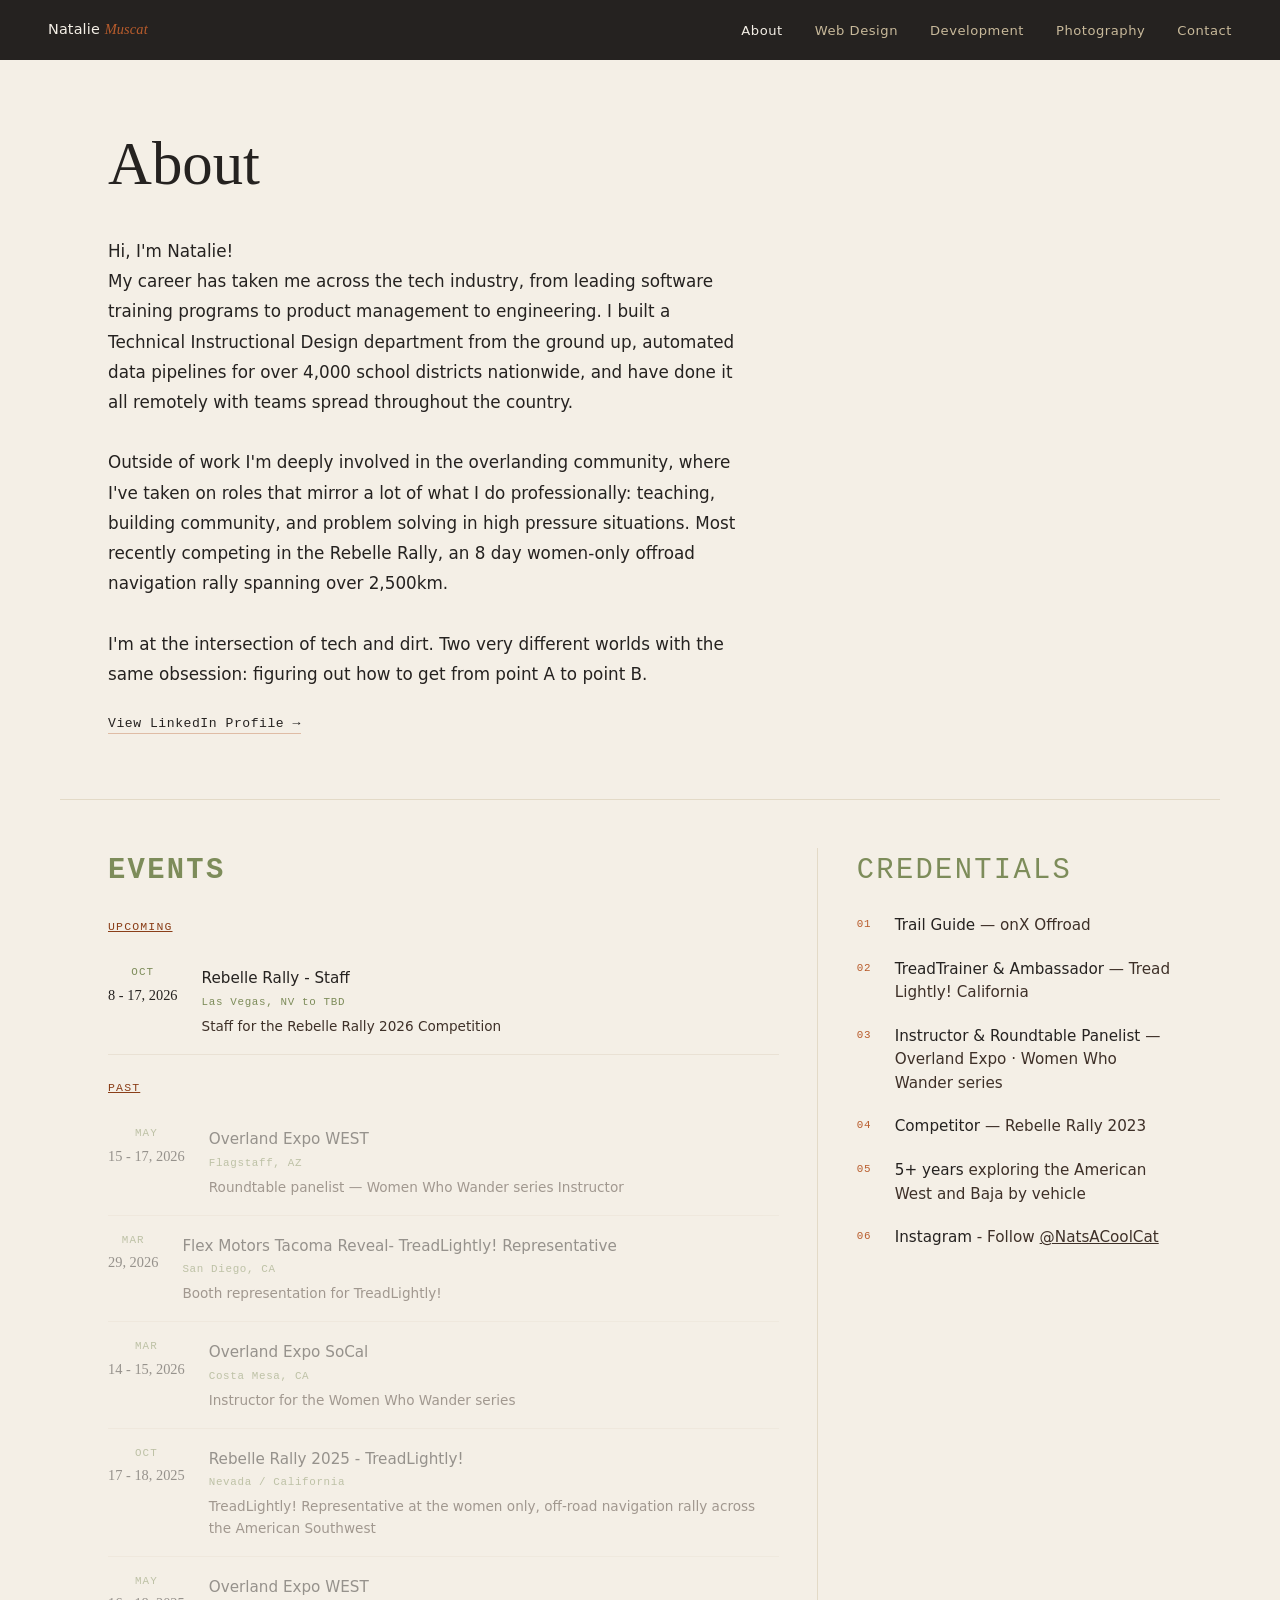
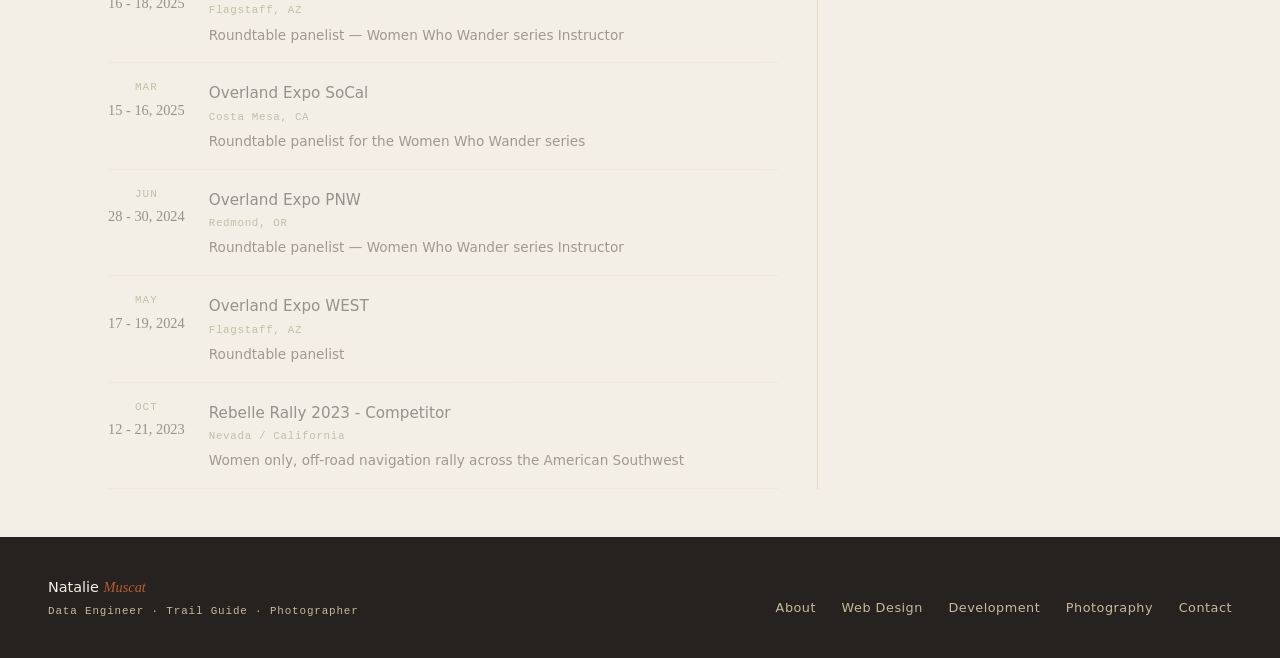
==== commit 4acb5b45: "css color changes and about bio updates" ====
--- a/about.html
+++ b/about.html
@@ -44,25 +44,24 @@
          ================================================ -->
     <section class="ab-bio reveal" aria-label="Biography">
       <p class="ab-bio-text">
-        Most weeks you'll find me somewhere in the American
-        West or Baja — working remotely as a Data Engineer
-        from a desert camp or a trailhead, with my dog Leo
-        riding co-pilot.<br>
-        After my built Wrangler was stolen in 2025, I started
-        fresh with a Jeep Gladiator Rubicon and haven't looked
-        back. I'm a Trail Guide for onX Offroad, a Tread Lightly!
-        Trainer, a Rebelle Rally 2023 competitor, and part of the
-        KC HiLiTES and Rugged Radios teams.<br>
-        I believe in pushing limits, traveling responsibly, and
-        building real community through shared adventures.
-        <br><br>
-
-        My work over the last 5+ years has included:<br>
-        - Lead Data Integration Engineer<br>
-        - Mentored junior engineers<br>
-        - Technical implementation<br>
-        - Team building
-
+        Hi, I'm Natalie!<br> 
+        My career has taken me across the tech industry, from 
+        leading software training programs to product management 
+        to engineering. I built a Technical Instructional Design 
+        department from the ground up, automated data pipelines 
+        for over 4,000 school districts nationwide, and have done 
+        it all remotely with teams spread throughout the country.<br><br>
+        
+        Outside of work I'm deeply involved in the overlanding community, 
+        where I've taken on roles that mirror a lot of what I do 
+        professionally: teaching, building community, and problem solving 
+        in high pressure situations. Most recently competing in the 
+        Rebelle Rally, an 8 day women-only offroad navigation rally 
+        spanning over 2,500km.<br><br>
+        
+        I'm at the intersection of tech and dirt. Two very different 
+        worlds with the same obsession: figuring out how to get from 
+        point A to point B.
 
       </p>
 
--- a/css/style.css
+++ b/css/style.css
@@ -15,12 +15,13 @@
 /* ── TOKENS ─────────────────────────────────────────────── */
 
 :root {
-  --dark:    #1C1A16;
-  --cream:   #F2EDE4;
-  --ember:   #C4622A;
-  --sand:    #C4A882;
-  --stone:   #7A6A58;
-  --dark_ember: #914316;
+  --dark:       #252220;
+  --cream:      #F4EFE6;
+  --ember:      #B85C2C;
+  --sand:       #C8B99A;
+  --stone:      #3E3028;
+  --dark_ember: #8A3E18;
+  --sage:       #7D8C5A;
 
   --font-display: 'Playfair Display', Georgia, serif;
   --font-body:    'DM Sans', system-ui, sans-serif;
@@ -42,6 +43,7 @@
   background: var(--cream);
   color: var(--stone);
   line-height: 1.6;
+  font-weight: 400;
   -webkit-font-smoothing: antialiased;
 }
 
@@ -91,7 +93,7 @@
 }
 
 .nav-links a {
-  font-size: 0.78rem;
+  font-size: 0.82rem;
   color: var(--sand);
   text-decoration: none;
   letter-spacing: 0.04em;
@@ -152,7 +154,7 @@
   .nav-links a {
     display: block;
     padding: 0.65rem var(--gutter);
-    font-size: 0.85rem;
+    font-size: 0.9rem;
   }
 }
 
@@ -181,9 +183,10 @@
 }
 
 .page-header-eyebrow {
-  font-size: 0.68rem;
-  letter-spacing: 0.1em;
-  color: var(--stone);
+  font-size: 0.72rem;
+  letter-spacing: 0.08em;
+  color: var(--stone);
+  font-weight: 500;
   text-transform: uppercase;
   margin-bottom: 0.5rem;
 }
@@ -213,9 +216,10 @@
 .hero-text { max-width: 520px; }
 
 .hero-eyebrow {
-  font-size: 0.68rem;
-  letter-spacing: 0.1em;
-  color: var(--stone);
+  font-size: 0.72rem;
+  letter-spacing: 0.08em;
+  color: var(--stone);
+  font-weight: 500;
   text-transform: uppercase;
   margin-bottom: 1.25rem;
 }
@@ -236,7 +240,7 @@
 }
 
 .hero-bio {
-  font-size: clamp(0.9rem, 1.5vw, 1rem);
+  font-size: clamp(0.95rem, 1.5vw, 1.05rem);
   color: var(--stone);
   line-height: 1.75;
   margin-bottom: 2rem;
@@ -249,8 +253,9 @@
 .btn {
   display: inline-block;
   font-family: var(--font-mono);
-  font-size: 0.75rem;
-  letter-spacing: 0.06em;
+  font-size: 0.82rem;
+  font-weight: 500;
+  letter-spacing: 0.04em;
   padding: 0.75rem 1.5rem;
   text-decoration: none;
   transition: background 0.2s, color 0.2s, border-color 0.2s;
@@ -263,8 +268,8 @@
 }
 
 .btn-primary:hover {
-  background: #a8501f;
-  border-color: #a8501f;
+  background: #8A3E18;
+  border-color: #8A3E18;
 }
 
 .btn-ghost {
@@ -329,9 +334,10 @@
 .col:last-child { border-right: none; }
 
 .col-num {
-  font-size: 0.65rem;
-  letter-spacing: 0.3em;
-  color: var(--ember);
+  font-size: 0.68rem;
+  letter-spacing: 0.2em;
+  color: var(--sage);
+  font-weight: 500;
   display: block;
   margin-bottom: 1rem;
 }
@@ -345,7 +351,7 @@
 }
 
 .col-desc {
-  font-size: 2 rem;
+  font-size: 0.95rem;
   color: var(--stone);
   line-height: 1.7;
   margin-bottom: 1.25rem;
@@ -353,7 +359,8 @@
 
 .col-link {
   font-family: var(--font-mono);
-  font-size: 0.72rem;
+  font-size: 0.8rem;
+  font-weight: 500;
   color: var(--ember);
   text-decoration: none;
   letter-spacing: 0.04em;
@@ -443,9 +450,10 @@
 }
 
 .wd-project-tag {
-  font-size: 0.65rem;
+  font-size: 0.68rem;
   letter-spacing: 0.08em;
-  color: var(--stone);
+  color: var(--sage);
+  font-weight: 500;
 }
 
 .wd-project-title {
@@ -457,14 +465,15 @@
 }
 
 .wd-project-desc {
-  font-size: 0.9rem;
+  font-size: 0.95rem;
   color: var(--stone);
   line-height: 1.75;
 }
 
 .wd-project-link {
   font-family: var(--font-mono);
-  font-size: 0.72rem;
+  font-size: 0.8rem;
+  font-weight: 500;
   color: var(--ember);
   text-decoration: none;
   letter-spacing: 0.04em;
@@ -496,7 +505,8 @@
 
 /* Development — status badge */
 .dev-status {
-  font-size: 0.68rem;
+  font-size: 0.72rem;
+  font-weight: 500;
   letter-spacing: 0.06em;
   color: var(--ember);
   align-self: flex-start;
@@ -511,14 +521,15 @@
 }
 
 .wd-closing p {
-  font-size: 0.9rem;
+  font-size: 0.95rem;
   color: var(--stone);
   margin-bottom: 0.75rem;
 }
 
 .wd-closing-link {
   font-family: var(--font-mono);
-  font-size: 0.72rem;
+  font-size: 0.8rem;
+  font-weight: 500;
   color: var(--ember);
   text-decoration: none;
   letter-spacing: 0.04em;
@@ -551,20 +562,16 @@
 
 .ab-bio-text {
   max-width: 640px;
-  font-size: clamp(0.9rem, 1.5vw, 1rem);
-  color: var(--stone);
+  font-size: clamp(0.95rem, 1.5vw, 1.05rem);
+  color: var(--dark);
   line-height: 1.8;
   margin-bottom: 1.25rem;
 }
 
-/*
-  LINKEDIN LINK
-  ─────────────
-  To update: change href="#" in about.html to your LinkedIn URL.
-*/
 .ab-linkedin {
   font-family: var(--font-mono);
-  font-size: 1.0 rem;
+  font-size: 0.82rem;
+  font-weight: 500;
   color: var(--dark);
   text-decoration: none;
   letter-spacing: 0.04em;
@@ -582,28 +589,33 @@
 
 .or-split {
   display: grid;
-  grid-template-columns: 1fr 1fr;
+  grid-template-columns: 2fr 1fr;
   gap: 0;
   max-width: var(--max-w);
   margin: 0 auto;
   padding: clamp(2rem, 4vw, 3rem) var(--gutter);
   border-top: 1px solid color-mix(in srgb, var(--sand) 40%, transparent);
-
 }
 
 .or-section-label {
   font-size: 1.8rem;
-  letter-spacing: 0.1em;
-  color: var(--stone);
+  letter-spacing: 0.08em;
+  color: var(--sage);
   text-transform: uppercase;
   margin-bottom: 1.25rem;
   display: block;
 }
 
+/* Events */
+.or-events {
+  padding-right: clamp(1.5rem, 3vw, 3rem);
+}
+
 /* Credentials */
-.or-creds { 
-  padding-left: clamp(1.5rem, 3vw, 3rem); 
-  border-left: 1px solid color-mix(in srgb, var(--sand) 40%, transparent); }
+.or-creds {
+  padding-left: clamp(1.5rem, 3vw, 3rem);
+  border-left: 1px solid color-mix(in srgb, var(--sand) 40%, transparent);
+}
 
 .or-cred-item {
   display: flex;
@@ -613,7 +625,8 @@
 }
 
 .or-cred-num {
-  font-size: 0.65rem;
+  font-size: 0.68rem;
+  font-weight: 500;
   color: var(--ember);
   letter-spacing: 0.08em;
   min-width: 22px;
@@ -621,7 +634,7 @@
 }
 
 .or-cred-text {
-  font-size: 0.99rem;
+  font-size: 0.95rem;
   color: var(--stone);
   line-height: 1.55;
 }
@@ -630,16 +643,9 @@
 
 @media (max-width: 680px) {
   .or-split { grid-template-columns: 1fr; gap: 2.5rem; }
+  .or-events { padding-right: 0; }
   .or-creds { padding-left: 0; border-left: none; border-top: 1px solid color-mix(in srgb, var(--sand) 40%, transparent); padding-top: 2rem; }
 }
-
-/* Events */
-/* .or-events {
-  max-width: var(--max-w);
-  margin: 0 auto;
-  padding: clamp(2rem, 4vw, 3rem) var(--gutter) clamp(3rem, 6vw, 5rem);
-  border-top: 1px solid color-mix(in srgb, var(--sand) 40%, transparent);
-} */
 
 .or-events-header {
   display: flex;
@@ -652,7 +658,8 @@
 
 .or-events-contact {
   font-family: var(--font-mono);
-  font-size: 0.7rem;
+  font-size: 0.8rem;
+  font-weight: 500;
   color: var(--ember);
   text-decoration: none;
   letter-spacing: 0.04em;
@@ -661,12 +668,12 @@
 .or-events-contact:hover { text-decoration: underline; }
 
 .or-events-sublabel {
-  font-size: 1.2rem;
+  font-size: 0.72rem;
+  font-weight: 500;
   letter-spacing: 0.1em;
   color: var(--dark_ember);
   text-transform: uppercase;
   margin: 1.5rem 0 0.75rem;
-  opacity: 0.6;
   text-decoration: underline;
 }
 
@@ -679,7 +686,7 @@
   transition: opacity 0.2s;
 }
 
-.or-event-item.past { opacity: 0.4; }
+.or-event-item.past { opacity: 0.45; }
 
 .or-event-date {
   min-width: 42px;
@@ -689,15 +696,16 @@
 
 .or-event-month {
   display: block;
-  font-size: 1 rem;
+  font-size: 0.68rem;
+  font-weight: 500;
   letter-spacing: 0.1em;
-  color: var(--stone);
+  color: var(--sage);
   text-transform: uppercase;
 }
 
 .or-event-day {
   font-family: var(--font-display);
-  font-size: .9rem;
+  font-size: 0.9rem;
   color: var(--dark);
   line-height: 1;
 }
@@ -716,13 +724,14 @@
 }
 
 .or-event-loc {
-  font-size: 0.65rem;
-  color: var(--stone);
+  font-size: 0.68rem;
+  font-weight: 500;
+  color: var(--sage);
   letter-spacing: 0.06em;
 }
 
 .or-event-desc {
-  font-size: 0.82rem;
+  font-size: 0.85rem;
   color: var(--stone);
   margin-top: 2px;
 }
@@ -739,9 +748,10 @@
 .ct-field { display: flex; flex-direction: column; gap: 8px; }
 
 .ct-label {
-  font-size: 0.65rem;
+  font-size: 0.68rem;
+  font-weight: 500;
   letter-spacing: 0.1em;
-  color: var(--stone);
+  color: var(--sage);
   text-transform: uppercase;
 }
 
@@ -759,7 +769,7 @@
   border-radius: 0;
 }
 
-.ct-input::placeholder { color: color-mix(in srgb, var(--stone) 45%, transparent); }
+.ct-input::placeholder { color: color-mix(in srgb, var(--stone) 50%, transparent); }
 
 .ct-input:focus { border-bottom-color: var(--ember); }
 
@@ -771,8 +781,9 @@
 
 .ct-submit {
   font-family: var(--font-mono);
-  font-size: 0.75rem;
-  letter-spacing: 0.06em;
+  font-size: 0.82rem;
+  font-weight: 500;
+  letter-spacing: 0.04em;
   color: var(--cream);
   background: var(--ember);
   border: none;
@@ -781,11 +792,11 @@
   transition: background 0.2s;
 }
 
-.ct-submit:hover { background: #a8501f; }
+.ct-submit:hover { background: #8A3E18; }
 
 .ct-success {
   display: none;
-  font-size: 0.9rem;
+  font-size: 0.95rem;
   color: var(--stone);
   line-height: 1.7;
   padding: 1.5rem 0;
@@ -820,9 +831,10 @@
 }
 
 .footer-sub {
-  font-size: 0.62rem;
+  font-size: 0.68rem;
+  font-weight: 500;
   letter-spacing: 0.08em;
-  color: var(--cream);
+  color: var(--sand);
   margin-top: 4px;
 }
 
@@ -834,8 +846,8 @@
 }
 
 .footer-links a {
-  font-size: 0.72rem;
-  color: var(--stone);
+  font-size: 0.8rem;
+  color: var(--sand);
   text-decoration: none;
   letter-spacing: 0.04em;
   transition: color 0.2s;
@@ -845,4 +857,4 @@
 
 @media (max-width: 480px) {
   .site-footer { flex-direction: column; align-items: flex-start; gap: 1.5rem; }
-}
+}
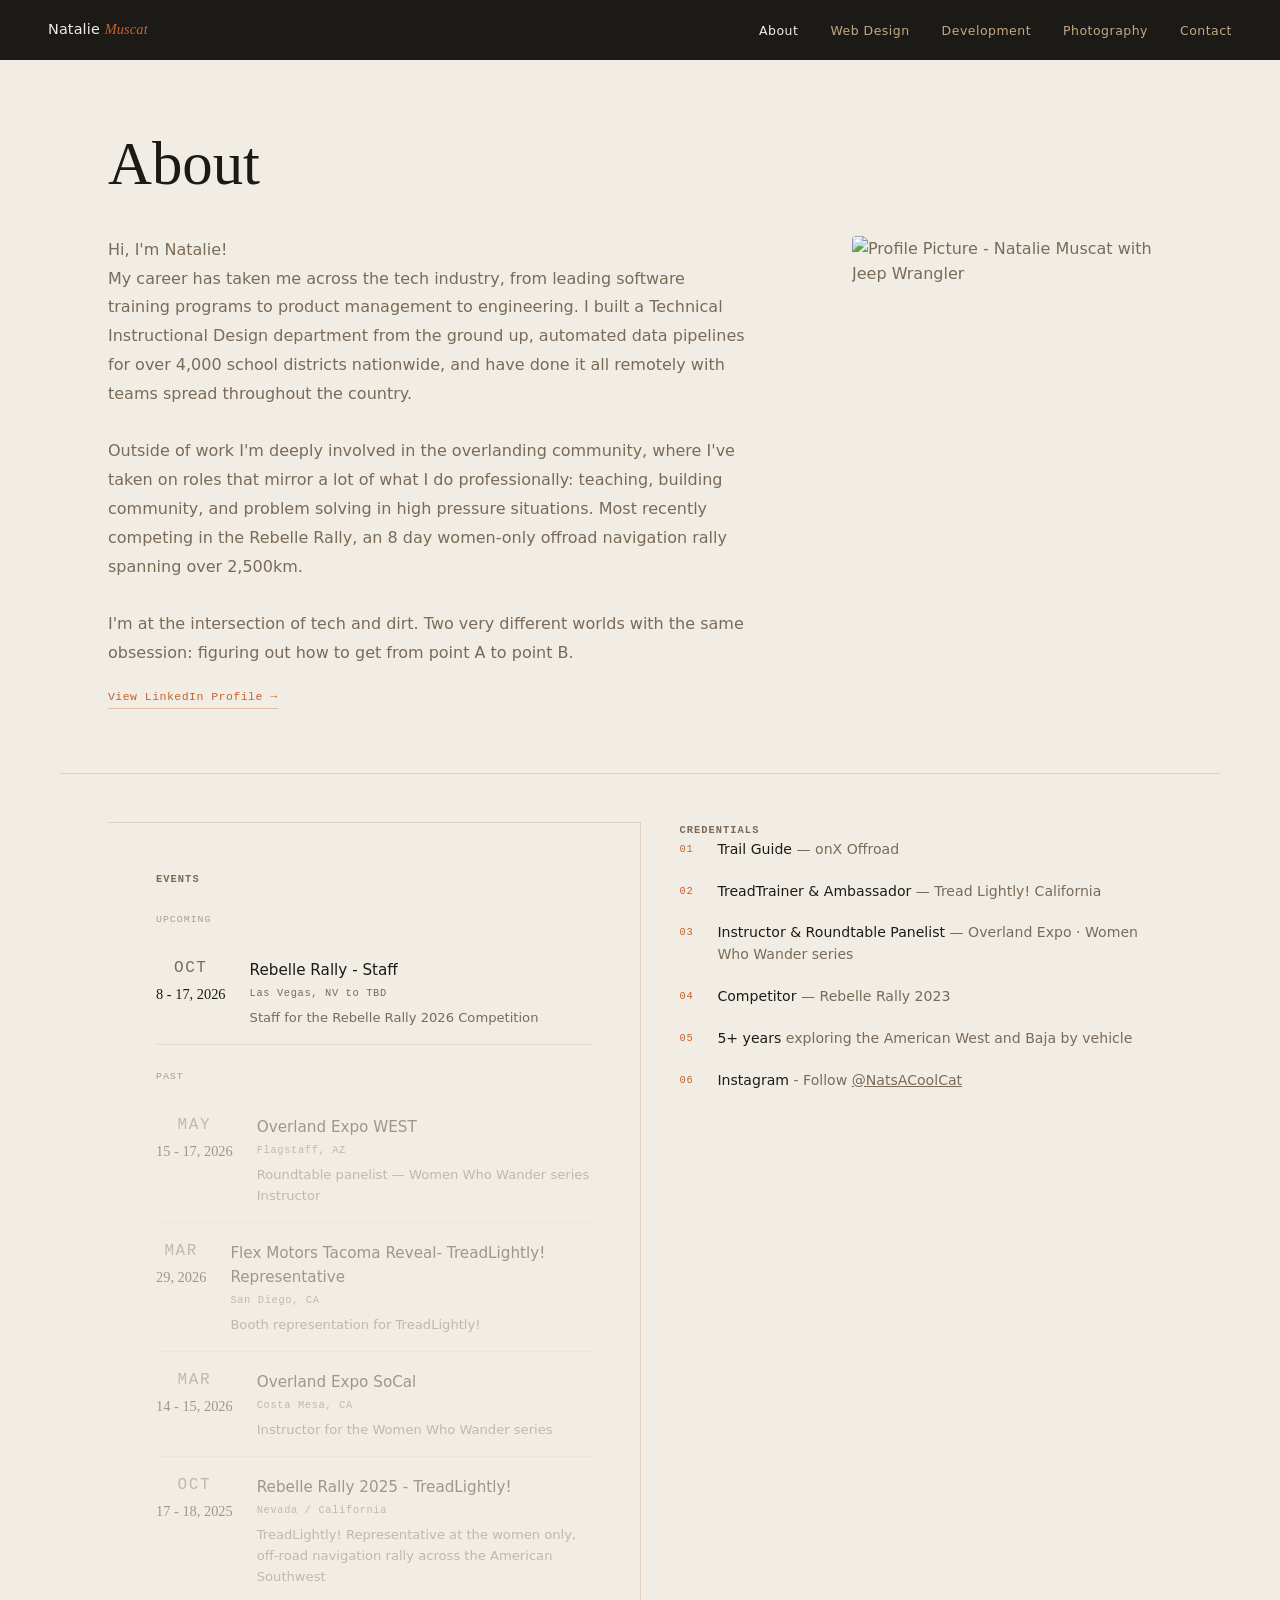
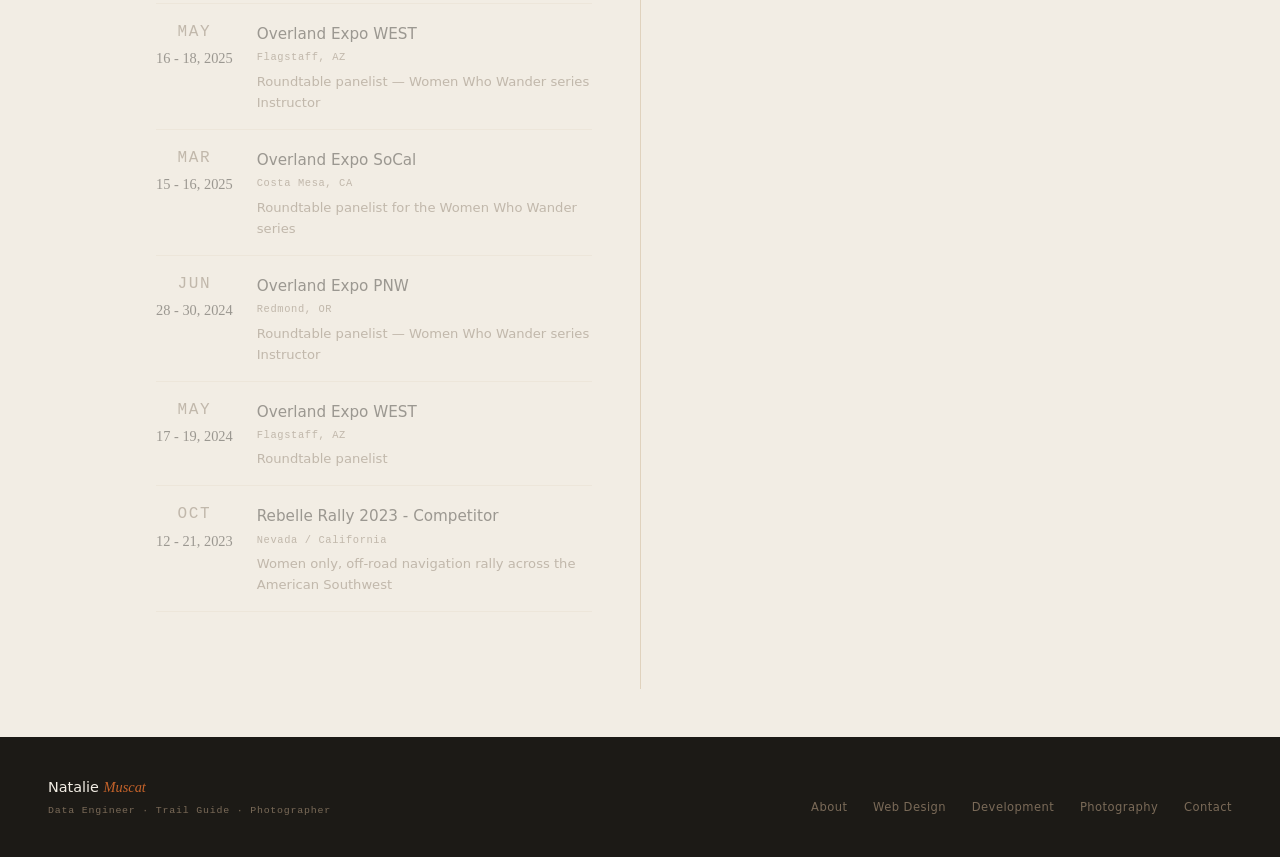
==== commit bbc8e1c3: "Updated About page with new profile picture and small changes to index.html" ====
--- a/about.html
+++ b/about.html
@@ -43,33 +43,37 @@
          BIO
          ================================================ -->
     <section class="ab-bio reveal" aria-label="Biography">
-      <p class="ab-bio-text">
-        Hi, I'm Natalie!<br> 
-        My career has taken me across the tech industry, from 
-        leading software training programs to product management 
-        to engineering. I built a Technical Instructional Design 
-        department from the ground up, automated data pipelines 
-        for over 4,000 school districts nationwide, and have done 
-        it all remotely with teams spread throughout the country.<br><br>
-        
-        Outside of work I'm deeply involved in the overlanding community, 
-        where I've taken on roles that mirror a lot of what I do 
-        professionally: teaching, building community, and problem solving 
-        in high pressure situations. Most recently competing in the 
-        Rebelle Rally, an 8 day women-only offroad navigation rally 
-        spanning over 2,500km.<br><br>
-        
-        I'm at the intersection of tech and dirt. Two very different 
-        worlds with the same obsession: figuring out how to get from 
-        point A to point B.
-
-      </p>
-
-
-      <a href="https://www.linkedin.com/in/natalie-muscat-6583836b/" class="ab-linkedin" target="_blank" rel="noopener">
-        View LinkedIn Profile →
-      </a>
+
+      <div class="ab-bio-content">
+        <p class="ab-bio-text">
+          Hi, I'm Natalie!<br>
+          My career has taken me across the tech industry, from
+          leading software training programs to product management
+          to engineering. I built a Technical Instructional Design
+          department from the ground up, automated data pipelines
+          for over 4,000 school districts nationwide, and have done
+          it all remotely with teams spread throughout the country.<br><br>
+
+          Outside of work I'm deeply involved in the overlanding community,
+          where I've taken on roles that mirror a lot of what I do
+          professionally: teaching, building community, and problem solving
+          in high pressure situations. Most recently competing in the
+          Rebelle Rally, an 8 day women-only offroad navigation rally
+          spanning over 2,500km.<br><br>
+
+          I'm at the intersection of tech and dirt. Two very different
+          worlds with the same obsession: figuring out how to get from
+          point A to point B.
+        </p>
+
+        <a href="https://www.linkedin.com/in/natalie-muscat-6583836b/" class="ab-linkedin" target="_blank" rel="noopener">
+          View LinkedIn Profile →
+        </a>
+      </div>
+
+      <img src="images/NatalieMuscat_JeepWrangler-Profile.PNG" alt="Profile Picture - Natalie Muscat with Jeep Wrangler" class="ab-bio-img">
     </section>
+
 
     <!-- ================================================
          SPLIT — Events left, Credentials right
@@ -82,6 +86,7 @@
       <section class="or-events reveal" aria-labelledby="events-heading">
 
         <div class="or-events-header">
+
           <h2 id="events-heading" class="or-section-label mono" style="margin-bottom:0;">
             Events
           </h2>
@@ -102,18 +107,6 @@
           </div>
         </div>
 
-        <!-- <div class="or-event-item">
-          <div class="or-event-date">
-            <span class="or-event-month mono">Sep</span>
-            <span class="or-event-day">06</span>
-          </div>
-          <div class="or-event-info">
-            <span class="or-event-name">Tread Lightly! Workshop</span>
-            <span class="or-event-loc mono">California</span>
-            <span class="or-event-desc">Responsible travel and land access workshop</span>
-          </div>
-        </div> -->
-
         <!-- PAST -->
         <p class="or-events-sublabel mono">Past</p>
 
@@ -230,7 +223,7 @@
 
       <!-- CREDENTIALS -->
       <div class="or-creds reveal">
-        <p class="or-section-label mono">Credentials</p>
+        <h2 class="or-section-label mono" style="margin-bottom:0;">Credentials</h2>
 
         <div class="or-cred-item">
           <span class="or-cred-num mono">01</span>
@@ -277,9 +270,7 @@
         </div>
 
       </div>
-    
-
-      
+
     </div>
 
   </main>
@@ -306,4 +297,4 @@
   <script src="js/main.js"></script>
 </body>
 
-</html>+</html>
--- a/css/style.css
+++ b/css/style.css
@@ -15,13 +15,11 @@
 /* ── TOKENS ─────────────────────────────────────────────── */
 
 :root {
-  --dark:       #252220;
-  --cream:      #F4EFE6;
-  --ember:      #B85C2C;
-  --sand:       #C8B99A;
-  --stone:      #3E3028;
-  --dark_ember: #8A3E18;
-  --sage:       #7D8C5A;
+  --dark:    #1C1A16;
+  --cream:   #F2EDE4;
+  --ember:   #C4622A;
+  --sand:    #C4A882;
+  --stone:   #7A6A58;
 
   --font-display: 'Playfair Display', Georgia, serif;
   --font-body:    'DM Sans', system-ui, sans-serif;
@@ -43,7 +41,6 @@
   background: var(--cream);
   color: var(--stone);
   line-height: 1.6;
-  font-weight: 400;
   -webkit-font-smoothing: antialiased;
 }
 
@@ -93,7 +90,7 @@
 }
 
 .nav-links a {
-  font-size: 0.82rem;
+  font-size: 0.78rem;
   color: var(--sand);
   text-decoration: none;
   letter-spacing: 0.04em;
@@ -154,7 +151,7 @@
   .nav-links a {
     display: block;
     padding: 0.65rem var(--gutter);
-    font-size: 0.9rem;
+    font-size: 0.85rem;
   }
 }
 
@@ -183,10 +180,9 @@
 }
 
 .page-header-eyebrow {
-  font-size: 0.72rem;
-  letter-spacing: 0.08em;
-  color: var(--stone);
-  font-weight: 500;
+  font-size: 0.68rem;
+  letter-spacing: 0.1em;
+  color: var(--stone);
   text-transform: uppercase;
   margin-bottom: 0.5rem;
 }
@@ -216,10 +212,9 @@
 .hero-text { max-width: 520px; }
 
 .hero-eyebrow {
-  font-size: 0.72rem;
-  letter-spacing: 0.08em;
-  color: var(--stone);
-  font-weight: 500;
+  font-size: 0.68rem;
+  letter-spacing: 0.1em;
+  color: var(--stone);
   text-transform: uppercase;
   margin-bottom: 1.25rem;
 }
@@ -240,7 +235,7 @@
 }
 
 .hero-bio {
-  font-size: clamp(0.95rem, 1.5vw, 1.05rem);
+  font-size: clamp(0.9rem, 1.5vw, 1rem);
   color: var(--stone);
   line-height: 1.75;
   margin-bottom: 2rem;
@@ -253,9 +248,8 @@
 .btn {
   display: inline-block;
   font-family: var(--font-mono);
-  font-size: 0.82rem;
-  font-weight: 500;
-  letter-spacing: 0.04em;
+  font-size: 0.75rem;
+  letter-spacing: 0.06em;
   padding: 0.75rem 1.5rem;
   text-decoration: none;
   transition: background 0.2s, color 0.2s, border-color 0.2s;
@@ -268,8 +262,8 @@
 }
 
 .btn-primary:hover {
-  background: #8A3E18;
-  border-color: #8A3E18;
+  background: #a8501f;
+  border-color: #a8501f;
 }
 
 .btn-ghost {
@@ -334,10 +328,9 @@
 .col:last-child { border-right: none; }
 
 .col-num {
-  font-size: 0.68rem;
-  letter-spacing: 0.2em;
-  color: var(--sage);
-  font-weight: 500;
+  font-size: 0.65rem;
+  letter-spacing: 0.1em;
+  color: var(--ember);
   display: block;
   margin-bottom: 1rem;
 }
@@ -351,7 +344,7 @@
 }
 
 .col-desc {
-  font-size: 0.95rem;
+  font-size: 0.88rem;
   color: var(--stone);
   line-height: 1.7;
   margin-bottom: 1.25rem;
@@ -359,8 +352,7 @@
 
 .col-link {
   font-family: var(--font-mono);
-  font-size: 0.8rem;
-  font-weight: 500;
+  font-size: 0.72rem;
   color: var(--ember);
   text-decoration: none;
   letter-spacing: 0.04em;
@@ -450,10 +442,9 @@
 }
 
 .wd-project-tag {
-  font-size: 0.68rem;
+  font-size: 0.65rem;
   letter-spacing: 0.08em;
-  color: var(--sage);
-  font-weight: 500;
+  color: var(--stone);
 }
 
 .wd-project-title {
@@ -465,15 +456,14 @@
 }
 
 .wd-project-desc {
-  font-size: 0.95rem;
+  font-size: 0.9rem;
   color: var(--stone);
   line-height: 1.75;
 }
 
 .wd-project-link {
   font-family: var(--font-mono);
-  font-size: 0.8rem;
-  font-weight: 500;
+  font-size: 0.72rem;
   color: var(--ember);
   text-decoration: none;
   letter-spacing: 0.04em;
@@ -505,8 +495,7 @@
 
 /* Development — status badge */
 .dev-status {
-  font-size: 0.72rem;
-  font-weight: 500;
+  font-size: 0.68rem;
   letter-spacing: 0.06em;
   color: var(--ember);
   align-self: flex-start;
@@ -521,15 +510,14 @@
 }
 
 .wd-closing p {
-  font-size: 0.95rem;
+  font-size: 0.9rem;
   color: var(--stone);
   margin-bottom: 0.75rem;
 }
 
 .wd-closing-link {
   font-family: var(--font-mono);
-  font-size: 0.8rem;
-  font-weight: 500;
+  font-size: 0.72rem;
   color: var(--ember);
   text-decoration: none;
   letter-spacing: 0.04em;
@@ -558,38 +546,71 @@
   max-width: var(--max-w);
   margin: 0 auto;
   padding: 0 var(--gutter) clamp(2.5rem, 5vw, 4rem);
+  display: grid;
+  grid-template-columns: 1fr 320px;
+  gap: clamp(2rem, 5vw, 4rem);
+  align-items: start;
+}
+
+.ab-bio-content {
+  display: flex;
+  flex-direction: column;
+  gap: 1.25rem;
 }
 
 .ab-bio-text {
   max-width: 640px;
-  font-size: clamp(0.95rem, 1.5vw, 1.05rem);
-  color: var(--dark);
+  font-size: clamp(0.9rem, 1.5vw, 1rem);
+  color: var(--stone);
   line-height: 1.8;
-  margin-bottom: 1.25rem;
-}
-
+}
+
+.ab-bio-img {
+  width: 100%;
+  max-width: 320px;
+  aspect-ratio: 3 / 4;
+  object-fit: cover;
+  object-position: top center;
+  border-radius: 4px;
+}
+
+/*
+  LINKEDIN LINK
+  ─────────────
+  To update: change href="#" in about.html to your LinkedIn URL.
+*/
 .ab-linkedin {
   font-family: var(--font-mono);
-  font-size: 0.82rem;
-  font-weight: 500;
-  color: var(--dark);
+  font-size: 0.72rem;
+  color: var(--ember);
   text-decoration: none;
   letter-spacing: 0.04em;
   border-bottom: 1px solid color-mix(in srgb, var(--ember) 35%, transparent);
   padding-bottom: 2px;
   transition: border-color 0.2s;
+  align-self: flex-start;
 }
 
 .ab-linkedin:hover {
   border-color: var(--ember);
 }
 
+@media (max-width: 680px) {
+  .ab-bio {
+    grid-template-columns: 1fr;
+  }
+  .ab-bio-img {
+    order: -1;
+    max-width: 280px;
+  }
+}
+
 
 /* ── OFFROAD / ABOUT — SPLIT + CREDENTIALS + EVENTS ─────── */
 
 .or-split {
   display: grid;
-  grid-template-columns: 2fr 1fr;
+  grid-template-columns: 1fr 1fr;
   gap: 0;
   max-width: var(--max-w);
   margin: 0 auto;
@@ -598,24 +619,38 @@
 }
 
 .or-section-label {
-  font-size: 1.8rem;
-  letter-spacing: 0.08em;
-  color: var(--sage);
+  font-size: 0.65rem;
+  letter-spacing: 0.1em;
+  color: var(--stone);
   text-transform: uppercase;
   margin-bottom: 1.25rem;
   display: block;
 }
 
-/* Events */
-.or-events {
-  padding-right: clamp(1.5rem, 3vw, 3rem);
+/* Instagram */
+.or-instagram { padding-right: clamp(1.5rem, 3vw, 3rem); }
+
+.or-instagram-embed {
+  width: 100%;
+  min-height: 320px;
+}
+
+.or-instagram-placeholder {
+  width: 100%;
+  min-height: 320px;
+  background: color-mix(in srgb, var(--dark) 6%, transparent);
+  display: flex;
+  flex-direction: column;
+  align-items: center;
+  justify-content: center;
+  gap: 0.4rem;
+  font-size: 0.65rem;
+  color: color-mix(in srgb, var(--stone) 50%, transparent);
+  letter-spacing: 0.06em;
 }
 
 /* Credentials */
-.or-creds {
-  padding-left: clamp(1.5rem, 3vw, 3rem);
-  border-left: 1px solid color-mix(in srgb, var(--sand) 40%, transparent);
-}
+.or-creds { padding-left: clamp(1.5rem, 3vw, 3rem); border-left: 1px solid color-mix(in srgb, var(--sand) 40%, transparent); }
 
 .or-cred-item {
   display: flex;
@@ -625,8 +660,7 @@
 }
 
 .or-cred-num {
-  font-size: 0.68rem;
-  font-weight: 500;
+  font-size: 0.65rem;
   color: var(--ember);
   letter-spacing: 0.08em;
   min-width: 22px;
@@ -634,7 +668,7 @@
 }
 
 .or-cred-text {
-  font-size: 0.95rem;
+  font-size: 0.88rem;
   color: var(--stone);
   line-height: 1.55;
 }
@@ -643,8 +677,16 @@
 
 @media (max-width: 680px) {
   .or-split { grid-template-columns: 1fr; gap: 2.5rem; }
-  .or-events { padding-right: 0; }
+  .or-instagram { padding-right: 0; }
   .or-creds { padding-left: 0; border-left: none; border-top: 1px solid color-mix(in srgb, var(--sand) 40%, transparent); padding-top: 2rem; }
+}
+
+/* Events */
+.or-events {
+  max-width: var(--max-w);
+  margin: 0 auto;
+  padding: clamp(2rem, 4vw, 3rem) var(--gutter) clamp(3rem, 6vw, 5rem);
+  border-top: 1px solid color-mix(in srgb, var(--sand) 40%, transparent);
 }
 
 .or-events-header {
@@ -658,8 +700,7 @@
 
 .or-events-contact {
   font-family: var(--font-mono);
-  font-size: 0.8rem;
-  font-weight: 500;
+  font-size: 0.7rem;
   color: var(--ember);
   text-decoration: none;
   letter-spacing: 0.04em;
@@ -668,13 +709,12 @@
 .or-events-contact:hover { text-decoration: underline; }
 
 .or-events-sublabel {
-  font-size: 0.72rem;
-  font-weight: 500;
+  font-size: 0.62rem;
   letter-spacing: 0.1em;
-  color: var(--dark_ember);
+  color: var(--stone);
   text-transform: uppercase;
   margin: 1.5rem 0 0.75rem;
-  text-decoration: underline;
+  opacity: 0.6;
 }
 
 .or-event-item {
@@ -686,7 +726,7 @@
   transition: opacity 0.2s;
 }
 
-.or-event-item.past { opacity: 0.45; }
+.or-event-item.past { opacity: 0.4; }
 
 .or-event-date {
   min-width: 42px;
@@ -696,16 +736,15 @@
 
 .or-event-month {
   display: block;
-  font-size: 0.68rem;
-  font-weight: 500;
+  font-size: 1 rem;
   letter-spacing: 0.1em;
-  color: var(--sage);
+  color: var(--stone);
   text-transform: uppercase;
 }
 
 .or-event-day {
   font-family: var(--font-display);
-  font-size: 0.9rem;
+  font-size: .9rem;
   color: var(--dark);
   line-height: 1;
 }
@@ -724,14 +763,13 @@
 }
 
 .or-event-loc {
-  font-size: 0.68rem;
-  font-weight: 500;
-  color: var(--sage);
+  font-size: 0.65rem;
+  color: var(--stone);
   letter-spacing: 0.06em;
 }
 
 .or-event-desc {
-  font-size: 0.85rem;
+  font-size: 0.82rem;
   color: var(--stone);
   margin-top: 2px;
 }
@@ -748,10 +786,9 @@
 .ct-field { display: flex; flex-direction: column; gap: 8px; }
 
 .ct-label {
-  font-size: 0.68rem;
-  font-weight: 500;
+  font-size: 0.65rem;
   letter-spacing: 0.1em;
-  color: var(--sage);
+  color: var(--stone);
   text-transform: uppercase;
 }
 
@@ -769,7 +806,7 @@
   border-radius: 0;
 }
 
-.ct-input::placeholder { color: color-mix(in srgb, var(--stone) 50%, transparent); }
+.ct-input::placeholder { color: color-mix(in srgb, var(--stone) 45%, transparent); }
 
 .ct-input:focus { border-bottom-color: var(--ember); }
 
@@ -781,9 +818,8 @@
 
 .ct-submit {
   font-family: var(--font-mono);
-  font-size: 0.82rem;
-  font-weight: 500;
-  letter-spacing: 0.04em;
+  font-size: 0.75rem;
+  letter-spacing: 0.06em;
   color: var(--cream);
   background: var(--ember);
   border: none;
@@ -792,11 +828,11 @@
   transition: background 0.2s;
 }
 
-.ct-submit:hover { background: #8A3E18; }
+.ct-submit:hover { background: #a8501f; }
 
 .ct-success {
   display: none;
-  font-size: 0.95rem;
+  font-size: 0.9rem;
   color: var(--stone);
   line-height: 1.7;
   padding: 1.5rem 0;
@@ -831,10 +867,9 @@
 }
 
 .footer-sub {
-  font-size: 0.68rem;
-  font-weight: 500;
+  font-size: 0.62rem;
   letter-spacing: 0.08em;
-  color: var(--sand);
+  color: var(--stone);
   margin-top: 4px;
 }
 
@@ -846,8 +881,8 @@
 }
 
 .footer-links a {
-  font-size: 0.8rem;
-  color: var(--sand);
+  font-size: 0.72rem;
+  color: var(--stone);
   text-decoration: none;
   letter-spacing: 0.04em;
   transition: color 0.2s;
@@ -857,4 +892,4 @@
 
 @media (max-width: 480px) {
   .site-footer { flex-direction: column; align-items: flex-start; gap: 1.5rem; }
-}+}
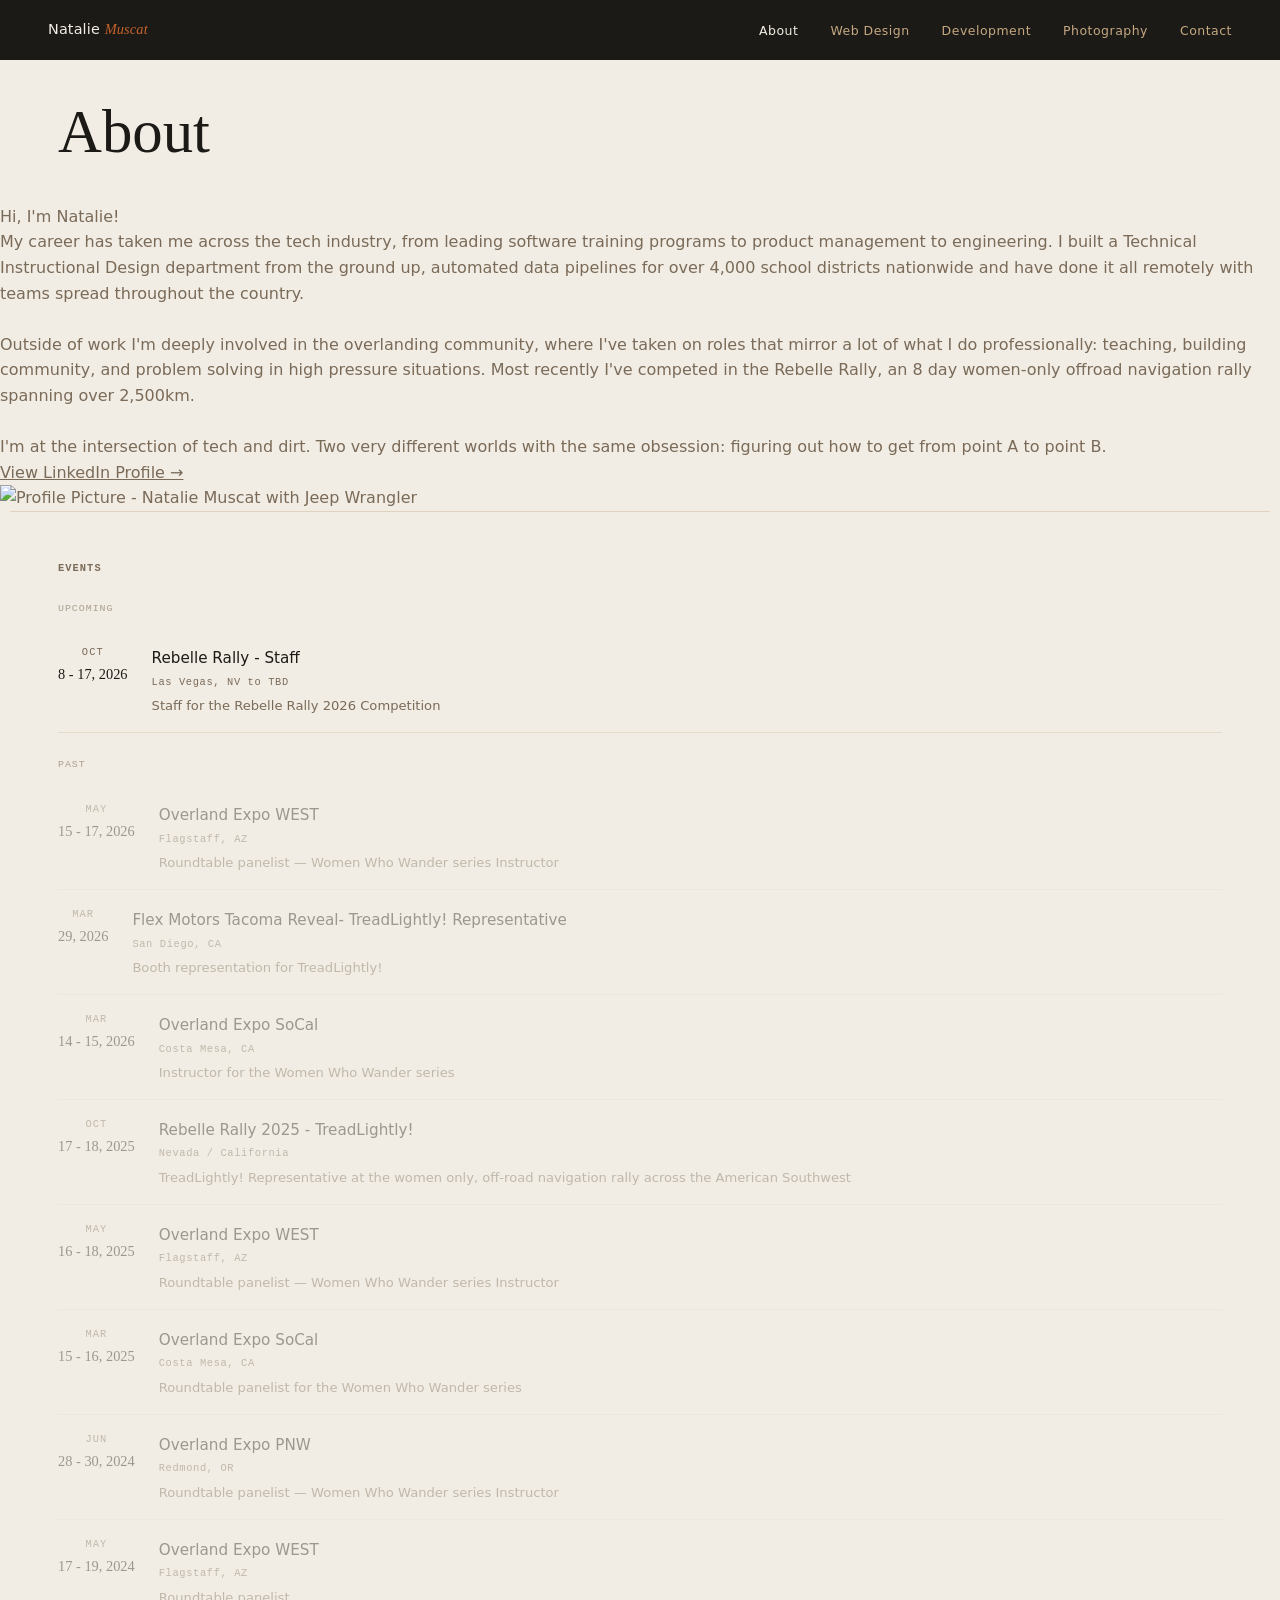
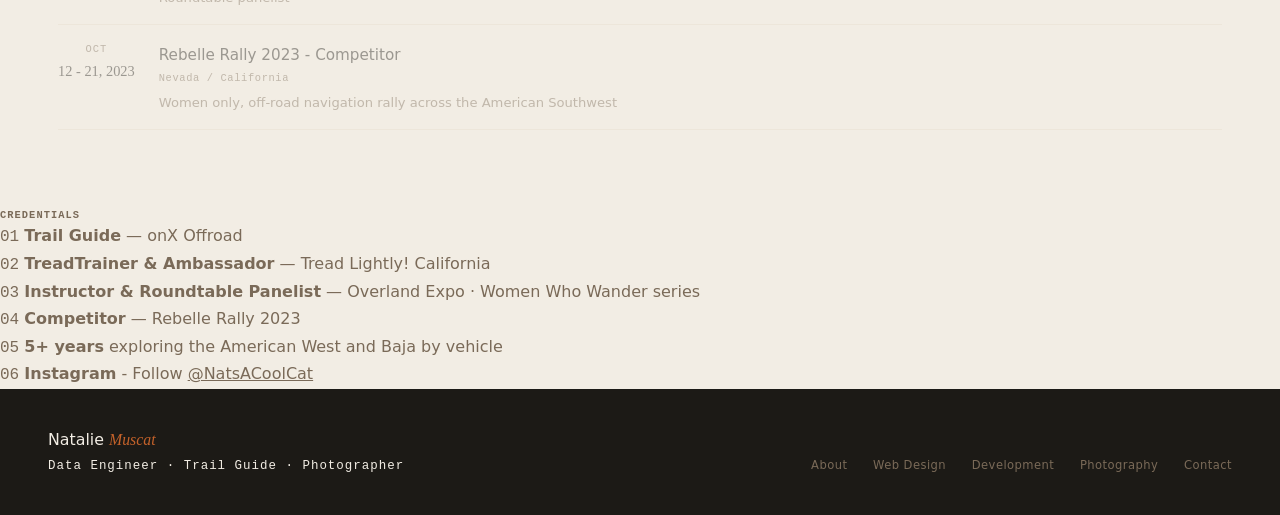
==== commit 18ea098a: "Removed about page and updated contact page" ====
--- a/about.html
+++ b/about.html
@@ -51,13 +51,13 @@
           leading software training programs to product management
           to engineering. I built a Technical Instructional Design
           department from the ground up, automated data pipelines
-          for over 4,000 school districts nationwide, and have done
+          for over 4,000 school districts nationwide and have done
           it all remotely with teams spread throughout the country.<br><br>
 
           Outside of work I'm deeply involved in the overlanding community,
           where I've taken on roles that mirror a lot of what I do
           professionally: teaching, building community, and problem solving
-          in high pressure situations. Most recently competing in the
+          in high pressure situations. Most recently I've competed in the
           Rebelle Rally, an 8 day women-only offroad navigation rally
           spanning over 2,500km.<br><br>
 
--- a/css/style.css
+++ b/css/style.css
@@ -25,7 +25,7 @@
   --font-body:    'DM Sans', system-ui, sans-serif;
   --font-mono:    'DM Mono', 'Courier New', monospace;
 
-  --max-w: 1160px;
+  --max-w: 1260px;
   --gutter: clamp(1.25rem, 5vw, 3rem);
 }
 
@@ -34,7 +34,13 @@
 
 *, *::before, *::after { box-sizing: border-box; margin: 0; padding: 0; }
 
-html { scroll-behavior: smooth; }
+html {
+  scroll-behavior: smooth;
+}
+
+html, body {
+  min-height: 100%;
+}
 
 body {
   font-family: var(--font-body);
@@ -42,6 +48,18 @@
   color: var(--stone);
   line-height: 1.6;
   -webkit-font-smoothing: antialiased;
+  display: flex;
+  flex-direction: column;
+  min-height: 100vh;
+}
+
+/*
+  Pushes the footer to the bottom of the viewport on short pages.
+  main grows to fill any leftover space; the footer (and nav,
+  since it's a sibling at the top) stay fixed in size.
+*/
+main {
+  flex: 1 0 auto;
 }
 
 img { display: block; max-width: 100%; height: auto; }
@@ -174,7 +192,7 @@
 /* ── PAGE HEADER (shared across inner pages) ─────────────── */
 
 .page-header {
-  padding: clamp(2.5rem, 6vw, 4rem) var(--gutter) clamp(1.5rem, 4vw, 2.5rem);
+  padding: clamp(1.5rem, 3vw, 2rem) var(--gutter) clamp(1.5rem, 4vw, 2.5rem);
   max-width: var(--max-w);
   margin: 0 auto;
 }
@@ -201,10 +219,10 @@
 .hero {
   display: grid;
   grid-template-columns: 1fr 1fr;
-  min-height: calc(100vh - 60px);
+  min-height: auto;
   max-width: var(--max-w);
   margin: 0 auto;
-  padding: var(--gutter);
+  padding: clamp(1.5rem, 3vw, 2.5rem) var(--gutter) clamp(2.5rem, 5vw, 3.5rem);
   gap: var(--gutter);
   align-items: center;
 }
@@ -212,9 +230,9 @@
 .hero-text { max-width: 520px; }
 
 .hero-eyebrow {
-  font-size: 0.68rem;
+  font-size: 0.72rem;
   letter-spacing: 0.1em;
-  color: var(--stone);
+  color: var(--ember);
   text-transform: uppercase;
   margin-bottom: 1.25rem;
 }
@@ -542,146 +560,123 @@
 
 /* ── ABOUT — BIO ─────────────────────────────────────────── */
 
-.ab-bio {
+/* ── CONTACT PAGE — BIO + CREDENTIALS SPLIT ──────────────── */
+
+.ct-top-split {
+  display: grid;
+  grid-template-columns: 1fr 1fr;
+  gap: 0;
   max-width: var(--max-w);
   margin: 0 auto;
-  padding: 0 var(--gutter) clamp(2.5rem, 5vw, 4rem);
-  display: grid;
-  grid-template-columns: 1fr 320px;
-  gap: clamp(2rem, 5vw, 4rem);
-  align-items: start;
-}
-
-.ab-bio-content {
+  padding: 0 var(--gutter) clamp(2rem, 4vw, 3rem);
+}
+
+.ct-bio {
+  padding-right: clamp(1.5rem, 3vw, 3rem);
+  border-right: 1px solid color-mix(in srgb, var(--sand) 40%, transparent);
   display: flex;
   flex-direction: column;
   gap: 1.25rem;
 }
 
-.ab-bio-text {
-  max-width: 640px;
+.ct-bio-text {
   font-size: clamp(0.9rem, 1.5vw, 1rem);
   color: var(--stone);
   line-height: 1.8;
 }
 
-.ab-bio-img {
-  width: 100%;
-  max-width: 320px;
-  aspect-ratio: 3 / 4;
-  object-fit: cover;
-  object-position: top center;
-  border-radius: 4px;
-}
-
-/*
-  LINKEDIN LINK
-  ─────────────
-  To update: change href="#" in about.html to your LinkedIn URL.
-*/
-.ab-linkedin {
+.ct-bio-links {
+  display: flex;
+  gap: 1.25rem;
+  flex-wrap: wrap;
+}
+
+.ct-bio-link {
   font-family: var(--font-mono);
-  font-size: 0.72rem;
+  font-size: 0.87rem;
   color: var(--ember);
   text-decoration: none;
   letter-spacing: 0.04em;
   border-bottom: 1px solid color-mix(in srgb, var(--ember) 35%, transparent);
   padding-bottom: 2px;
   transition: border-color 0.2s;
-  align-self: flex-start;
-}
-
-.ab-linkedin:hover {
-  border-color: var(--ember);
-}
+  cursor: pointer;
+  background: none;
+  border-top: none;
+  border-left: none;
+  border-right: none;
+}
+
+.ct-bio-link:hover {
+  border-bottom-color: var(--ember);
+}
+
+/* Credentials */
+.ct-creds { padding-left: clamp(1.5rem, 3vw, 3rem); }
+
+.ct-cred-item {
+  display: flex;
+  gap: 1rem;
+  align-items: flex-start;
+  margin-bottom: 1.25rem;
+}
+
+.ct-cred-num {
+  font-size: 0.65rem;
+  color: var(--ember);
+  letter-spacing: 0.08em;
+  min-width: 22px;
+  padding-top: 2px;
+}
+
+.ct-cred-text {
+  font-size: 0.88rem;
+  color: var(--stone);
+  line-height: 1.55;
+}
+
+.ct-cred-text strong { color: var(--dark); font-weight: 500; }
 
 @media (max-width: 680px) {
-  .ab-bio {
-    grid-template-columns: 1fr;
+  .ct-top-split { grid-template-columns: 1fr; gap: 2.5rem; }
+  .ct-bio { padding-right: 0; border-right: none; }
+  .ct-creds {
+    padding-left: 0;
+    padding-top: 2rem;
+    border-top: 1px solid color-mix(in srgb, var(--sand) 40%, transparent);
   }
-  .ab-bio-img {
-    order: -1;
-    max-width: 280px;
-  }
-}
-
-
-/* ── OFFROAD / ABOUT — SPLIT + CREDENTIALS + EVENTS ─────── */
-
-.or-split {
+}
+
+
+/* ── CONTACT PAGE — FORM + PHOTO SPLIT ───────────────────── */
+
+.ct-mid-split {
   display: grid;
-  grid-template-columns: 1fr 1fr;
-  gap: 0;
+  grid-template-columns: 7fr 3fr;
+  gap: clamp(2rem, 4vw, 3rem);
   max-width: var(--max-w);
   margin: 0 auto;
   padding: clamp(2rem, 4vw, 3rem) var(--gutter);
   border-top: 1px solid color-mix(in srgb, var(--sand) 40%, transparent);
-}
-
-.or-section-label {
-  font-size: 0.65rem;
-  letter-spacing: 0.1em;
-  color: var(--stone);
-  text-transform: uppercase;
-  margin-bottom: 1.25rem;
-  display: block;
-}
-
-/* Instagram */
-.or-instagram { padding-right: clamp(1.5rem, 3vw, 3rem); }
-
-.or-instagram-embed {
+  align-items: start;
+}
+
+.ct-photo-img {
   width: 100%;
-  min-height: 320px;
-}
-
-.or-instagram-placeholder {
-  width: 100%;
-  min-height: 320px;
-  background: color-mix(in srgb, var(--dark) 6%, transparent);
-  display: flex;
-  flex-direction: column;
-  align-items: center;
-  justify-content: center;
-  gap: 0.4rem;
-  font-size: 0.65rem;
-  color: color-mix(in srgb, var(--stone) 50%, transparent);
-  letter-spacing: 0.06em;
-}
-
-/* Credentials */
-.or-creds { padding-left: clamp(1.5rem, 3vw, 3rem); border-left: 1px solid color-mix(in srgb, var(--sand) 40%, transparent); }
-
-.or-cred-item {
-  display: flex;
-  gap: 1rem;
-  align-items: flex-start;
-  margin-bottom: 1.25rem;
-}
-
-.or-cred-num {
-  font-size: 0.65rem;
-  color: var(--ember);
-  letter-spacing: 0.08em;
-  min-width: 22px;
-  padding-top: 2px;
-}
-
-.or-cred-text {
-  font-size: 0.88rem;
-  color: var(--stone);
-  line-height: 1.55;
-}
-
-.or-cred-text strong { color: var(--dark); font-weight: 500; }
+  aspect-ratio: 3 / 4;
+  object-fit: cover;
+  object-position: top center;
+  border-radius: 4px;
+}
 
 @media (max-width: 680px) {
-  .or-split { grid-template-columns: 1fr; gap: 2.5rem; }
-  .or-instagram { padding-right: 0; }
-  .or-creds { padding-left: 0; border-left: none; border-top: 1px solid color-mix(in srgb, var(--sand) 40%, transparent); padding-top: 2rem; }
-}
-
-/* Events */
+  .ct-mid-split { grid-template-columns: 1fr; }
+  .ct-photo-img { max-width: 280px; order: -1; }
+}
+
+
+/* ── CONTACT PAGE — EVENTS (FULL WIDTH) ──────────────────── */
+
 .or-events {
   max-width: var(--max-w);
   margin: 0 auto;
@@ -689,6 +684,15 @@
   border-top: 1px solid color-mix(in srgb, var(--sand) 40%, transparent);
 }
 
+.or-section-label {
+  font-size: 0.65rem;
+  letter-spacing: 0.1em;
+  color: var(--stone);
+  text-transform: uppercase;
+  margin-bottom: 1.25rem;
+  display: block;
+}
+
 .or-events-header {
   display: flex;
   align-items: center;
@@ -736,7 +740,7 @@
 
 .or-event-month {
   display: block;
-  font-size: 1 rem;
+  font-size: 0.65rem;
   letter-spacing: 0.1em;
   color: var(--stone);
   text-transform: uppercase;
@@ -744,7 +748,7 @@
 
 .or-event-day {
   font-family: var(--font-display);
-  font-size: .9rem;
+  font-size: 0.9rem;
   color: var(--dark);
   line-height: 1;
 }
@@ -778,9 +782,7 @@
 /* ── CONTACT ─────────────────────────────────────────────── */
 
 .ct-form-wrap {
-  max-width: 540px;
-  margin: 0 auto;
-  padding: 0 var(--gutter) clamp(4rem, 8vw, 6rem);
+  max-width: 100%;
 }
 
 .ct-field { display: flex; flex-direction: column; gap: 8px; }
@@ -855,7 +857,7 @@
 
 .footer-logo {
   font-family: var(--font-body);
-  font-size: 0.9rem;
+  font-size: 0.99rem;
   color: var(--cream);
   font-weight: 400;
 }
@@ -867,9 +869,9 @@
 }
 
 .footer-sub {
-  font-size: 0.62rem;
+  font-size: 0.78rem;
   letter-spacing: 0.08em;
-  color: var(--stone);
+  color: var(--cream);
   margin-top: 4px;
 }
 
